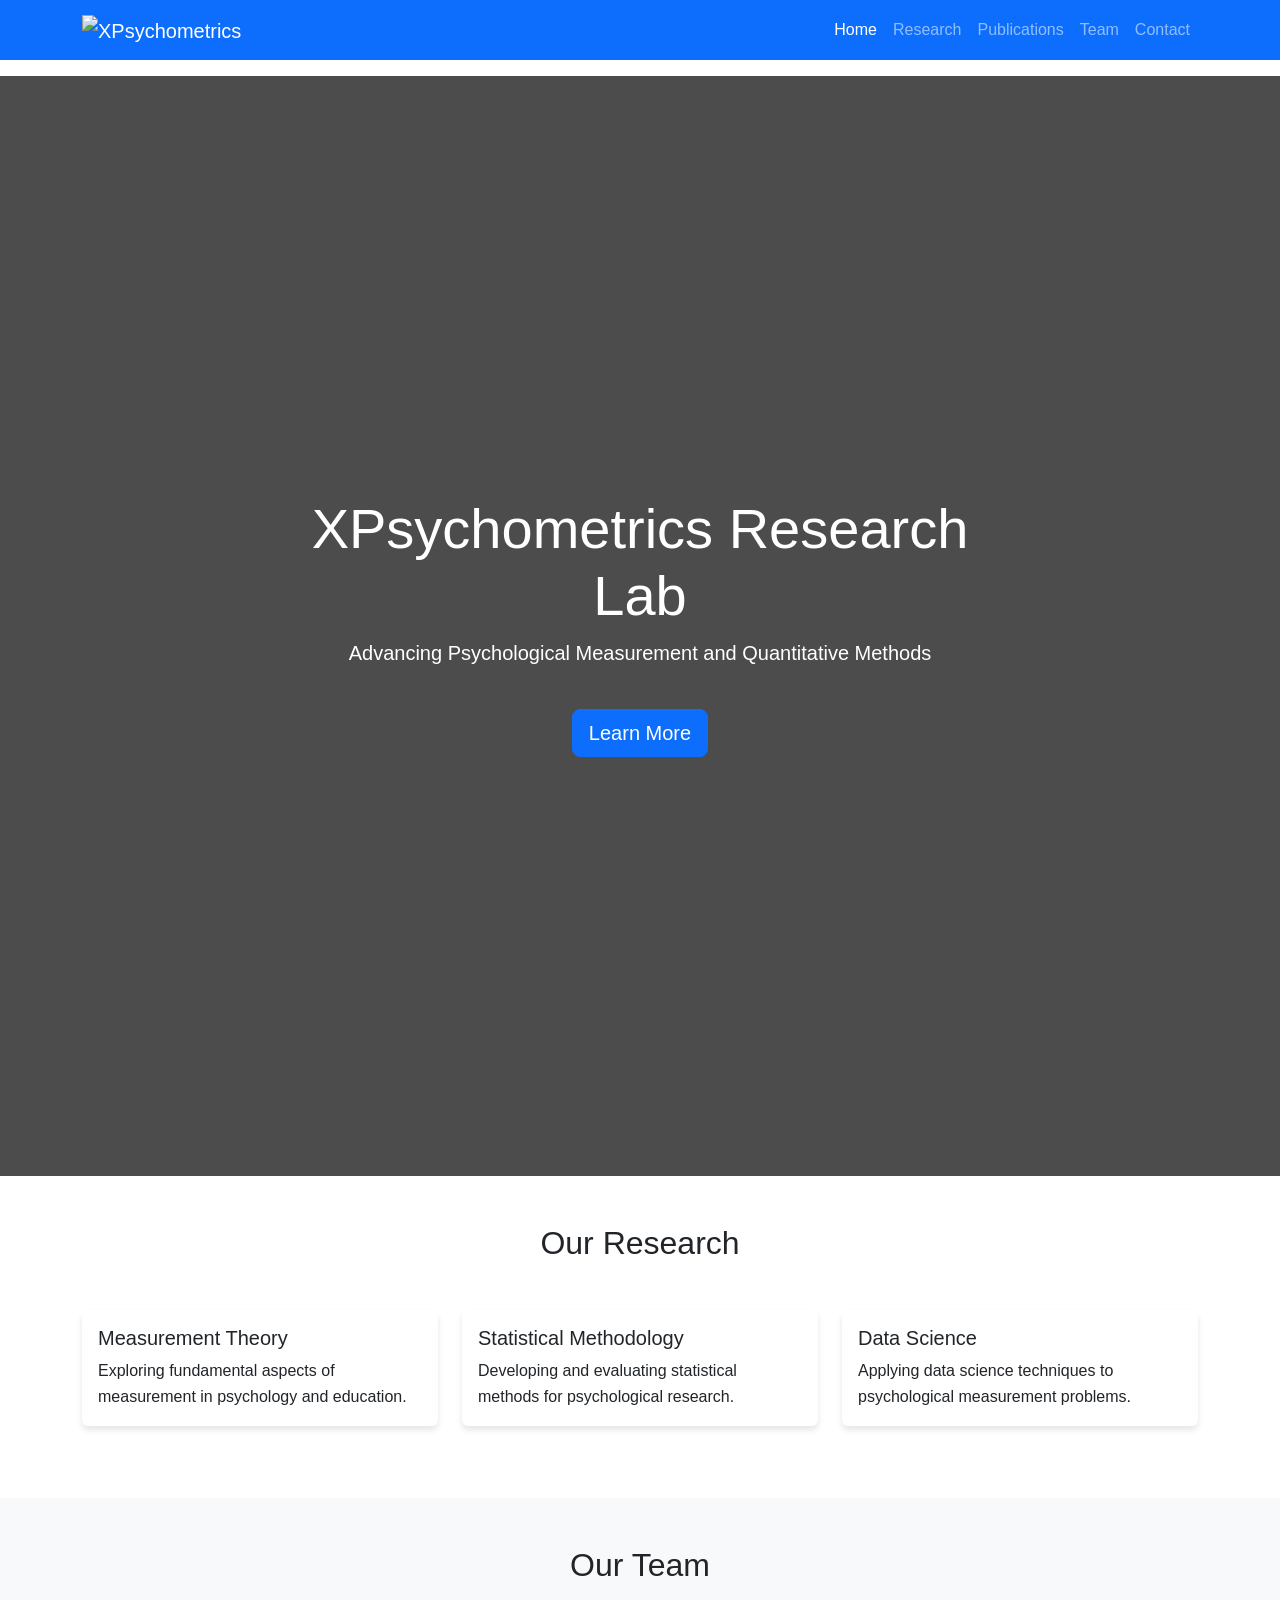
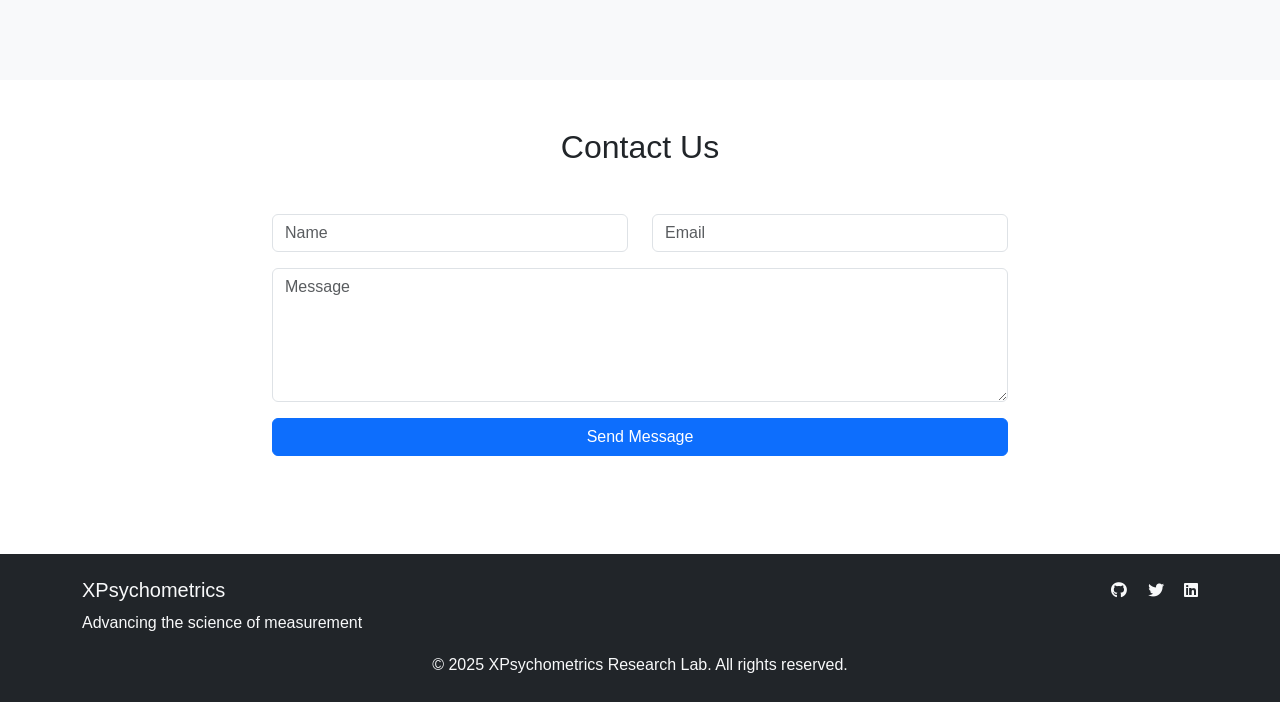
==== index.html @ 1f4742c9 "Switch to HTML/CSS/JS solution" ====
<!DOCTYPE html>
<html lang="en">
<head>
    <meta charset="UTF-8">
    <meta name="viewport" content="width=device-width, initial-scale=1.0">
    <title>XPsychometrics Research Lab</title>
    <link href="https://cdn.jsdelivr.net/npm/bootstrap@5.3.0/dist/css/bootstrap.min.css" rel="stylesheet">
    <link rel="stylesheet" href="assets/css/style.css">
    <link rel="stylesheet" href="https://cdnjs.cloudflare.com/ajax/libs/font-awesome/6.0.0/css/all.min.css">
</head>
<body>
    <!-- Navigation -->
    <nav class="navbar navbar-expand-lg navbar-dark bg-primary fixed-top">
        <div class="container">
            <a class="navbar-brand" href="#">
                <img src="assets/images/logo.png" alt="XPsychometrics" height="40">
            </a>
            <button class="navbar-toggler" type="button" data-bs-toggle="collapse" data-bs-target="#navbarNav">
                <span class="navbar-toggler-icon"></span>
            </button>
            <div class="collapse navbar-collapse" id="navbarNav">
                <ul class="navbar-nav ms-auto">
                    <li class="nav-item">
                        <a class="nav-link active" href="#home">Home</a>
                    </li>
                    <li class="nav-item">
                        <a class="nav-link" href="#research">Research</a>
                    </li>
                    <li class="nav-item">
                        <a class="nav-link" href="#publications">Publications</a>
                    </li>
                    <li class="nav-item">
                        <a class="nav-link" href="#team">Team</a>
                    </li>
                    <li class="nav-item">
                        <a class="nav-link" href="#contact">Contact</a>
                    </li>
                </ul>
            </div>
        </div>
    </nav>

    <!-- Hero Section -->
    <section id="home" class="hero-section">
        <div class="container">
            <div class="row align-items-center min-vh-100">
                <div class="col-md-8 mx-auto text-center">
                    <h1 class="display-4">XPsychometrics Research Lab</h1>
                    <p class="lead">Advancing Psychological Measurement and Quantitative Methods</p>
                    <a href="#research" class="btn btn-primary btn-lg mt-4">Learn More</a>
                </div>
            </div>
        </div>
    </section>

    <!-- Research Section -->
    <section id="research" class="py-5">
        <div class="container">
            <h2 class="text-center mb-5">Our Research</h2>
            <div class="row">
                <div class="col-md-4 mb-4">
                    <div class="card h-100">
                        <div class="card-body">
                            <h5 class="card-title">Measurement Theory</h5>
                            <p class="card-text">Exploring fundamental aspects of measurement in psychology and education.</p>
                        </div>
                    </div>
                </div>
                <div class="col-md-4 mb-4">
                    <div class="card h-100">
                        <div class="card-body">
                            <h5 class="card-title">Statistical Methodology</h5>
                            <p class="card-text">Developing and evaluating statistical methods for psychological research.</p>
                        </div>
                    </div>
                </div>
                <div class="col-md-4 mb-4">
                    <div class="card h-100">
                        <div class="card-body">
                            <h5 class="card-title">Data Science</h5>
                            <p class="card-text">Applying data science techniques to psychological measurement problems.</p>
                        </div>
                    </div>
                </div>
            </div>
        </div>
    </section>

    <!-- Team Section -->
    <section id="team" class="py-5 bg-light">
        <div class="container">
            <h2 class="text-center mb-5">Our Team</h2>
            <div class="row">
                <!-- Team members will be added here -->
            </div>
        </div>
    </section>

    <!-- Contact Section -->
    <section id="contact" class="py-5">
        <div class="container">
            <h2 class="text-center mb-5">Contact Us</h2>
            <div class="row justify-content-center">
                <div class="col-md-8">
                    <form id="contactForm">
                        <div class="row">
                            <div class="col-md-6 mb-3">
                                <input type="text" class="form-control" placeholder="Name" required>
                            </div>
                            <div class="col-md-6 mb-3">
                                <input type="email" class="form-control" placeholder="Email" required>
                            </div>
                        </div>
                        <div class="mb-3">
                            <textarea class="form-control" rows="5" placeholder="Message" required></textarea>
                        </div>
                        <div class="d-grid">
                            <button type="submit" class="btn btn-primary">Send Message</button>
                        </div>
                    </form>
                </div>
            </div>
        </div>
    </section>

    <!-- Footer -->
    <footer class="bg-dark text-light py-4">
        <div class="container">
            <div class="row">
                <div class="col-md-6">
                    <h5>XPsychometrics</h5>
                    <p class="mb-0">Advancing the science of measurement</p>
                </div>
                <div class="col-md-6 text-md-end">
                    <a href="#" class="text-light me-3"><i class="fab fa-github"></i></a>
                    <a href="#" class="text-light me-3"><i class="fab fa-twitter"></i></a>
                    <a href="#" class="text-light"><i class="fab fa-linkedin"></i></a>
                </div>
            </div>
            <div class="text-center mt-3">
                <p class="mb-0">&copy; 2025 XPsychometrics Research Lab. All rights reserved.</p>
            </div>
        </div>
    </footer>

    <script src="https://cdn.jsdelivr.net/npm/bootstrap@5.3.0/dist/js/bootstrap.bundle.min.js"></script>
    <script src="assets/js/main.js"></script>
</body>
</html>
---- assets/css/style.css ----
/* Global Styles */
body {
    font-family: 'Segoe UI', Tahoma, Geneva, Verdana, sans-serif;
    line-height: 1.6;
    padding-top: 76px;
}

/* Hero Section */
.hero-section {
    background: linear-gradient(rgba(0, 0, 0, 0.7), rgba(0, 0, 0, 0.7)), url('https://source.unsplash.com/1600x900/?psychometrics');
    background-size: cover;
    background-position: center;
    color: white;
    padding: 100px 0;
}

/* Cards */
.card {
    transition: transform 0.3s ease;
    border: none;
    box-shadow: 0 4px 6px rgba(0, 0, 0, 0.1);
}

.card:hover {
    transform: translateY(-5px);
}

/* Team Section */
.team-member {
    text-align: center;
    margin-bottom: 30px;
}

.team-member img {
    border-radius: 50%;
    margin-bottom: 15px;
}

/* Contact Form */
.contact-form {
    background: white;
    padding: 30px;
    border-radius: 10px;
    box-shadow: 0 4px 6px rgba(0, 0, 0, 0.1);
}

/* Footer */
footer {
    margin-top: 50px;
}

footer a {
    text-decoration: none;
    transition: color 0.3s ease;
}

footer a:hover {
    color: #0d6efd !important;
}

/* Responsive Design */
@media (max-width: 768px) {
    .hero-section {
        padding: 50px 0;
    }
    
    .card {
        margin-bottom: 20px;
    }
}

/* Animations */
.fade-in {
    animation: fadeIn 1s ease-in;
}

@keyframes fadeIn {
    from {
        opacity: 0;
        transform: translateY(20px);
    }
    to {
        opacity: 1;
        transform: translateY(0);
    }
}
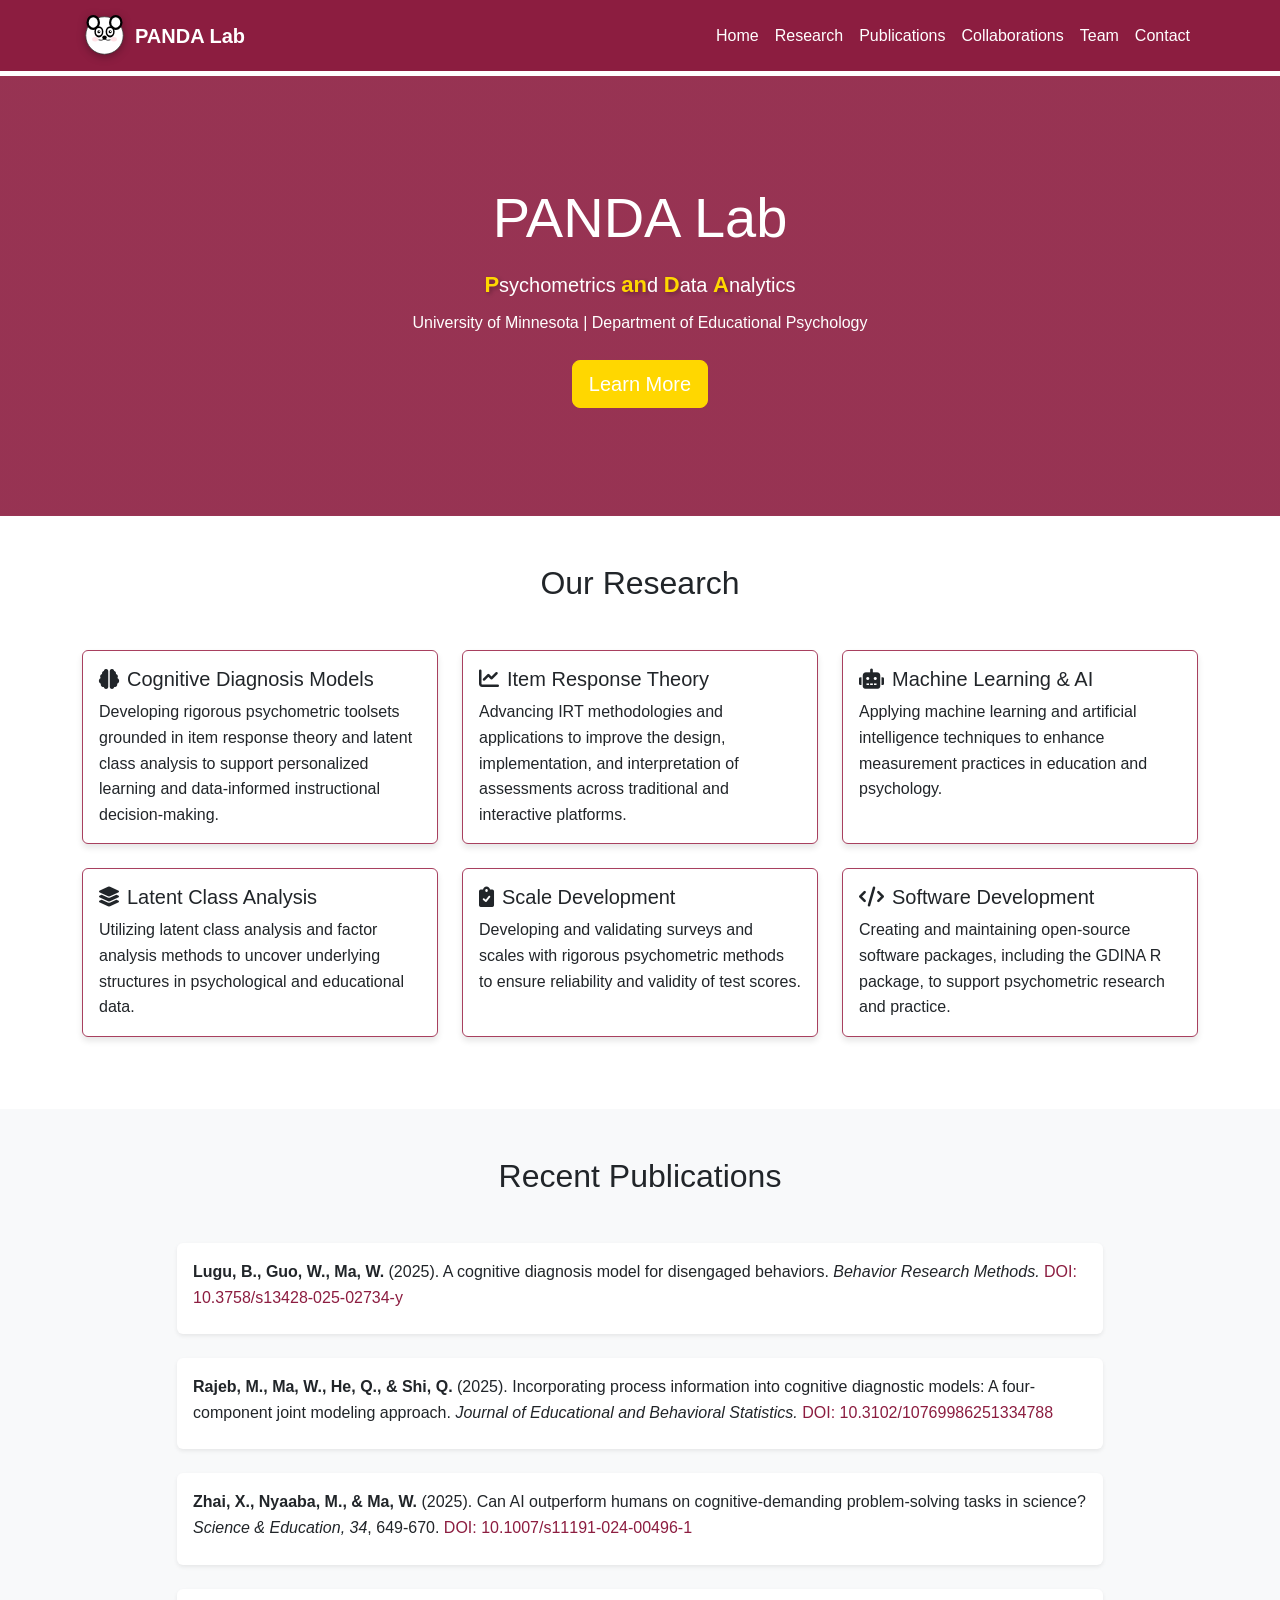
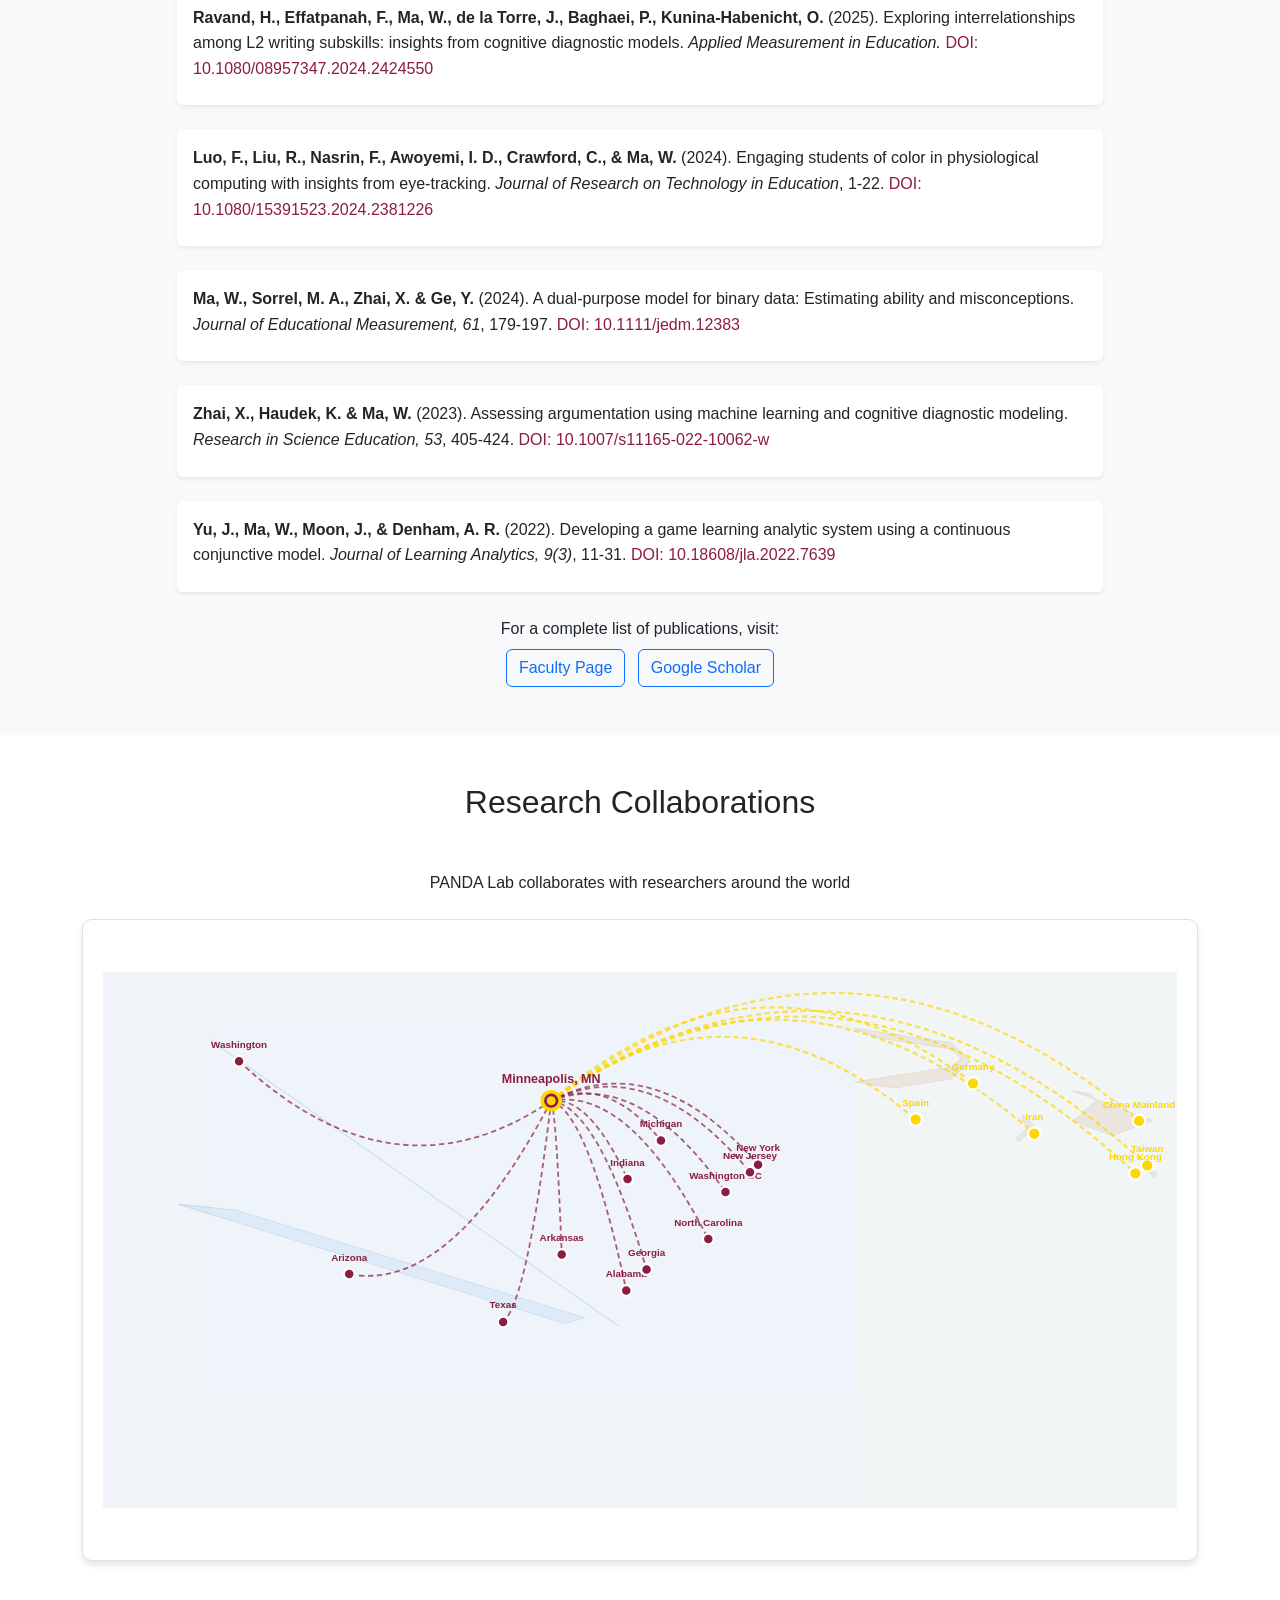
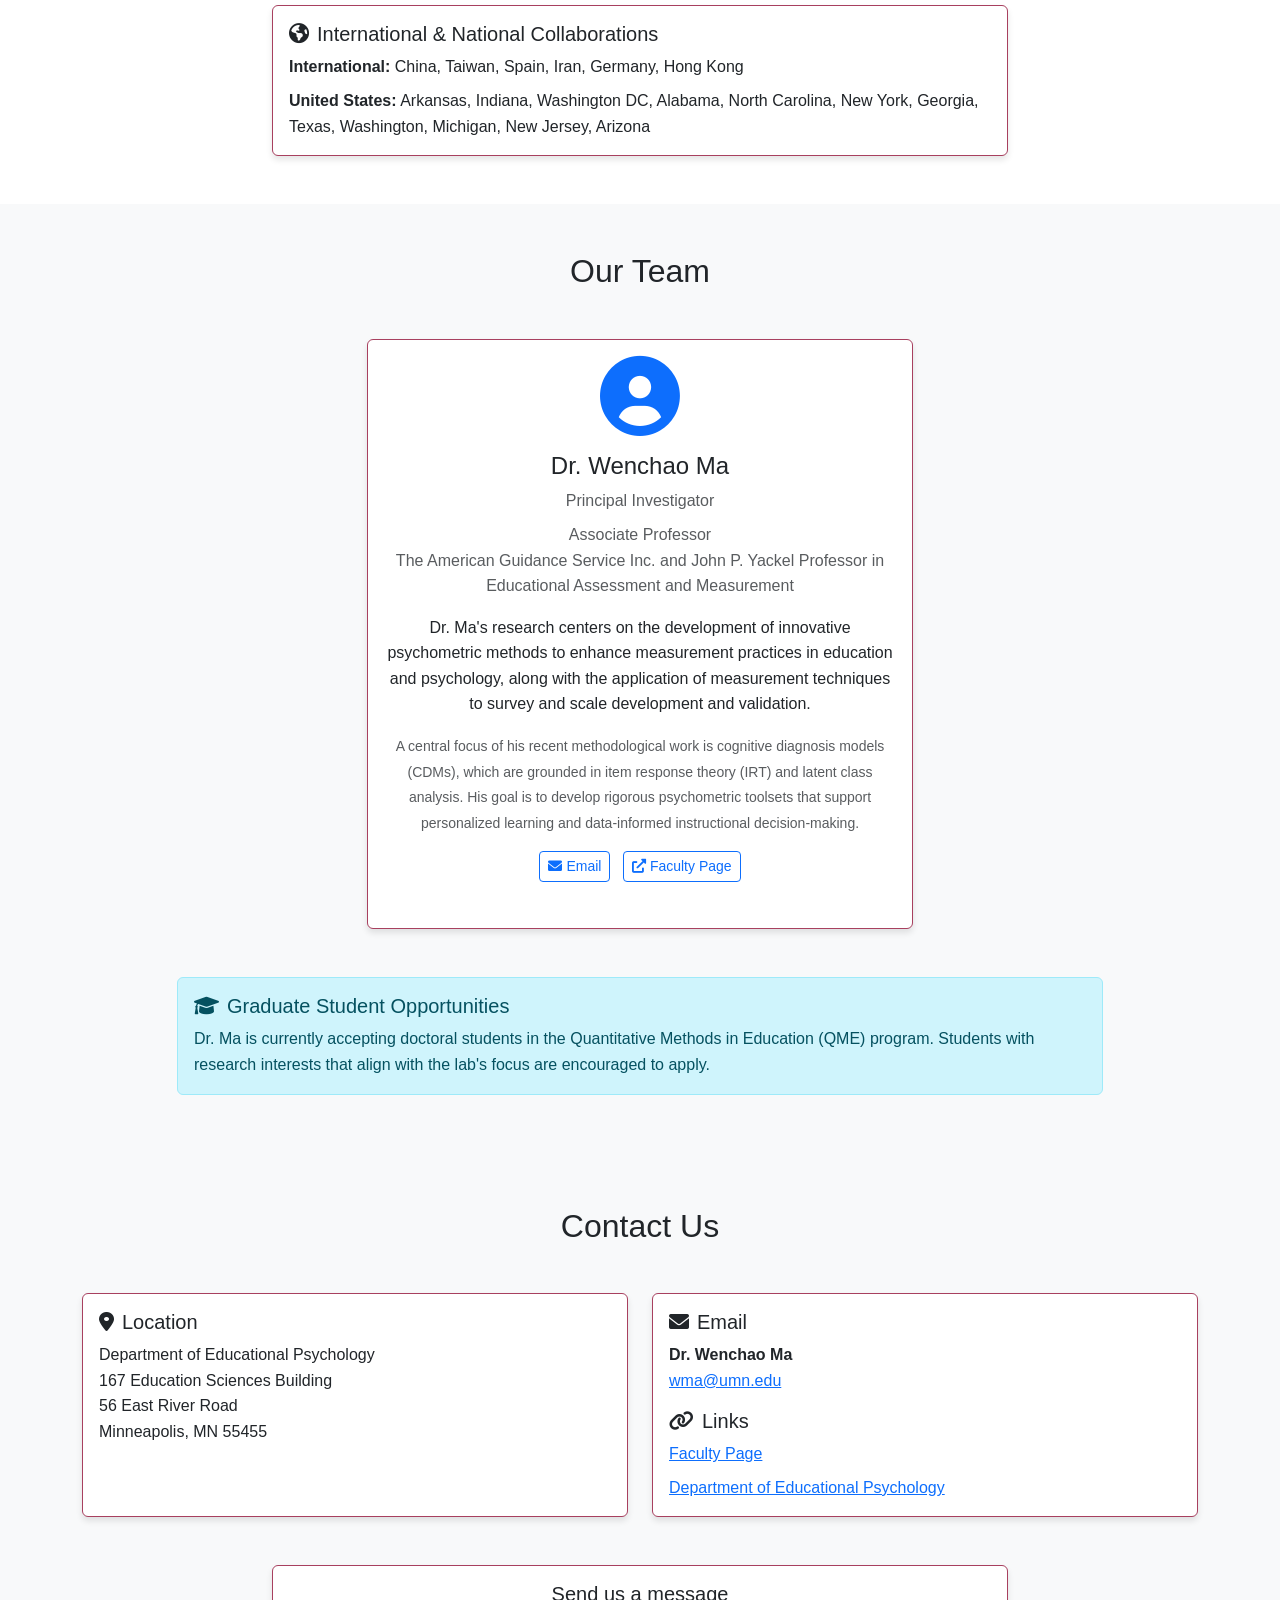
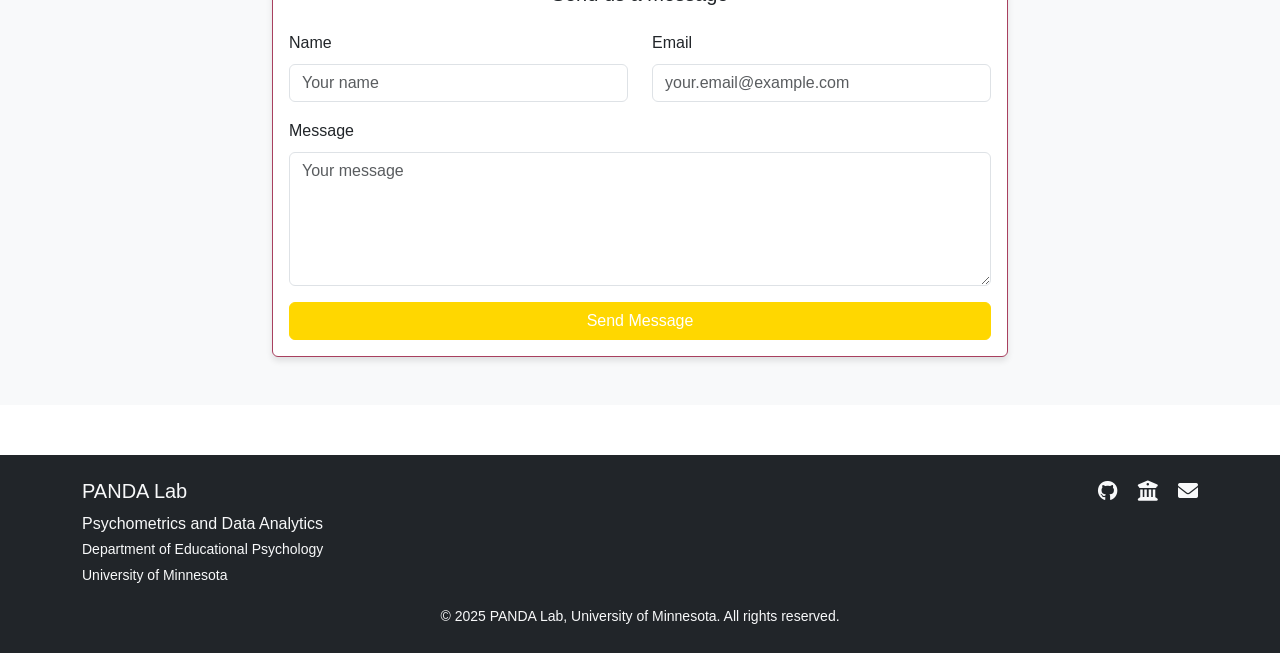
==== commit 6cf6f4ae: "updates info" ====
--- a/index.html
+++ b/index.html
@@ -3,7 +3,8 @@
 <head>
     <meta charset="UTF-8">
     <meta name="viewport" content="width=device-width, initial-scale=1.0">
-    <title>XPsychometrics Research Lab</title>
+    <meta name="description" content="PANDA Lab - Psychometrics and Data Analytics Research Lab at the University of Minnesota">
+    <title>PANDA Lab - Psychometrics and Data Analytics | University of Minnesota</title>
     <link href="https://cdn.jsdelivr.net/npm/bootstrap@5.3.0/dist/css/bootstrap.min.css" rel="stylesheet">
     <link rel="stylesheet" href="assets/css/style.css">
     <link rel="stylesheet" href="https://cdnjs.cloudflare.com/ajax/libs/font-awesome/6.0.0/css/all.min.css">
@@ -12,8 +13,9 @@
     <!-- Navigation -->
     <nav class="navbar navbar-expand-lg navbar-dark bg-primary fixed-top">
         <div class="container">
-            <a class="navbar-brand" href="#">
-                <img src="assets/images/logo.png" alt="XPsychometrics" height="40">
+            <a class="navbar-brand d-flex align-items-center" href="#">
+                <img src="assets/images/panda-logo.svg" alt="PANDA Lab Logo" height="45" class="me-2">
+                <strong>PANDA Lab</strong>
             </a>
             <button class="navbar-toggler" type="button" data-bs-toggle="collapse" data-bs-target="#navbarNav">
                 <span class="navbar-toggler-icon"></span>
@@ -30,6 +32,9 @@
                         <a class="nav-link" href="#publications">Publications</a>
                     </li>
                     <li class="nav-item">
+                        <a class="nav-link" href="#collaborations">Collaborations</a>
+                    </li>
+                    <li class="nav-item">
                         <a class="nav-link" href="#team">Team</a>
                     </li>
                     <li class="nav-item">
@@ -43,11 +48,12 @@
     <!-- Hero Section -->
     <section id="home" class="hero-section">
         <div class="container">
-            <div class="row align-items-center min-vh-100">
-                <div class="col-md-8 mx-auto text-center">
-                    <h1 class="display-4">XPsychometrics Research Lab</h1>
-                    <p class="lead">Advancing Psychological Measurement and Quantitative Methods</p>
-                    <a href="#research" class="btn btn-primary btn-lg mt-4">Learn More</a>
+            <div class="row align-items-center">
+                <div class="col-md-8 mx-auto text-center py-5">
+                    <h1 class="display-4 mb-3">PANDA Lab</h1>
+                    <p class="lead mb-2"><span class="panda-highlight">P</span>sychometrics <span class="panda-highlight">an</span>d <span class="panda-highlight">D</span>ata <span class="panda-highlight">A</span>nalytics</p>
+                    <p class="mb-4">University of Minnesota | Department of Educational Psychology</p>
+                    <a href="#research" class="btn btn-primary btn-lg">Learn More</a>
                 </div>
             </div>
         </div>
@@ -61,24 +67,134 @@
                 <div class="col-md-4 mb-4">
                     <div class="card h-100">
                         <div class="card-body">
-                            <h5 class="card-title">Measurement Theory</h5>
-                            <p class="card-text">Exploring fundamental aspects of measurement in psychology and education.</p>
-                        </div>
-                    </div>
-                </div>
-                <div class="col-md-4 mb-4">
-                    <div class="card h-100">
-                        <div class="card-body">
-                            <h5 class="card-title">Statistical Methodology</h5>
-                            <p class="card-text">Developing and evaluating statistical methods for psychological research.</p>
-                        </div>
-                    </div>
-                </div>
-                <div class="col-md-4 mb-4">
-                    <div class="card h-100">
-                        <div class="card-body">
-                            <h5 class="card-title">Data Science</h5>
-                            <p class="card-text">Applying data science techniques to psychological measurement problems.</p>
+                            <h5 class="card-title"><i class="fas fa-brain me-2"></i>Cognitive Diagnosis Models</h5>
+                            <p class="card-text">Developing rigorous psychometric toolsets grounded in item response theory and latent class analysis to support personalized learning and data-informed instructional decision-making.</p>
+                        </div>
+                    </div>
+                </div>
+                <div class="col-md-4 mb-4">
+                    <div class="card h-100">
+                        <div class="card-body">
+                            <h5 class="card-title"><i class="fas fa-chart-line me-2"></i>Item Response Theory</h5>
+                            <p class="card-text">Advancing IRT methodologies and applications to improve the design, implementation, and interpretation of assessments across traditional and interactive platforms.</p>
+                        </div>
+                    </div>
+                </div>
+                <div class="col-md-4 mb-4">
+                    <div class="card h-100">
+                        <div class="card-body">
+                            <h5 class="card-title"><i class="fas fa-robot me-2"></i>Machine Learning & AI</h5>
+                            <p class="card-text">Applying machine learning and artificial intelligence techniques to enhance measurement practices in education and psychology.</p>
+                        </div>
+                    </div>
+                </div>
+                <div class="col-md-4 mb-4">
+                    <div class="card h-100">
+                        <div class="card-body">
+                            <h5 class="card-title"><i class="fas fa-layer-group me-2"></i>Latent Class Analysis</h5>
+                            <p class="card-text">Utilizing latent class analysis and factor analysis methods to uncover underlying structures in psychological and educational data.</p>
+                        </div>
+                    </div>
+                </div>
+                <div class="col-md-4 mb-4">
+                    <div class="card h-100">
+                        <div class="card-body">
+                            <h5 class="card-title"><i class="fas fa-clipboard-check me-2"></i>Scale Development</h5>
+                            <p class="card-text">Developing and validating surveys and scales with rigorous psychometric methods to ensure reliability and validity of test scores.</p>
+                        </div>
+                    </div>
+                </div>
+                <div class="col-md-4 mb-4">
+                    <div class="card h-100">
+                        <div class="card-body">
+                            <h5 class="card-title"><i class="fas fa-code me-2"></i>Software Development</h5>
+                            <p class="card-text">Creating and maintaining open-source software packages, including the GDINA R package, to support psychometric research and practice.</p>
+                        </div>
+                    </div>
+                </div>
+            </div>
+        </div>
+    </section>
+
+    <!-- Publications Section -->
+    <section id="publications" class="py-5 bg-light">
+        <div class="container">
+            <h2 class="text-center mb-5">Recent Publications</h2>
+            <div class="row">
+                <div class="col-lg-10 mx-auto">
+                    <div class="publication-list">
+                        <div class="publication-item mb-4 p-3 bg-white rounded shadow-sm">
+                            <p class="mb-2"><strong>Lugu, B., Guo, W., Ma, W.</strong> (2025). A cognitive diagnosis model for disengaged behaviors. <em>Behavior Research Methods.</em> <a href="https://doi.org/10.3758/s13428-025-02734-y" target="_blank" rel="noopener">DOI: 10.3758/s13428-025-02734-y</a></p>
+                        </div>
+                        <div class="publication-item mb-4 p-3 bg-white rounded shadow-sm">
+                            <p class="mb-2"><strong>Rajeb, M., Ma, W., He, Q., & Shi, Q.</strong> (2025). Incorporating process information into cognitive diagnostic models: A four-component joint modeling approach. <em>Journal of Educational and Behavioral Statistics.</em> <a href="https://doi.org/10.3102/10769986251334788" target="_blank" rel="noopener">DOI: 10.3102/10769986251334788</a></p>
+                        </div>
+                        <div class="publication-item mb-4 p-3 bg-white rounded shadow-sm">
+                            <p class="mb-2"><strong>Zhai, X., Nyaaba, M., & Ma, W.</strong> (2025). Can AI outperform humans on cognitive-demanding problem-solving tasks in science? <em>Science & Education, 34</em>, 649-670. <a href="https://doi.org/10.1007/s11191-024-00496-1" target="_blank" rel="noopener">DOI: 10.1007/s11191-024-00496-1</a></p>
+                        </div>
+                        <div class="publication-item mb-4 p-3 bg-white rounded shadow-sm">
+                            <p class="mb-2"><strong>Ravand, H., Effatpanah, F., Ma, W., de la Torre, J., Baghaei, P., Kunina-Habenicht, O.</strong> (2025). Exploring interrelationships among L2 writing subskills: insights from cognitive diagnostic models. <em>Applied Measurement in Education.</em> <a href="https://doi.org/10.1080/08957347.2024.2424550" target="_blank" rel="noopener">DOI: 10.1080/08957347.2024.2424550</a></p>
+                        </div>
+                        <div class="publication-item mb-4 p-3 bg-white rounded shadow-sm">
+                            <p class="mb-2"><strong>Luo, F., Liu, R., Nasrin, F., Awoyemi, I. D., Crawford, C., & Ma, W.</strong> (2024). Engaging students of color in physiological computing with insights from eye-tracking. <em>Journal of Research on Technology in Education</em>, 1-22. <a href="https://doi.org/10.1080/15391523.2024.2381226" target="_blank" rel="noopener">DOI: 10.1080/15391523.2024.2381226</a></p>
+                        </div>
+                        <div class="publication-item mb-4 p-3 bg-white rounded shadow-sm">
+                            <p class="mb-2"><strong>Ma, W., Sorrel, M. A., Zhai, X. & Ge, Y.</strong> (2024). A dual-purpose model for binary data: Estimating ability and misconceptions. <em>Journal of Educational Measurement, 61</em>, 179-197. <a href="https://doi.org/10.1111/jedm.12383" target="_blank" rel="noopener">DOI: 10.1111/jedm.12383</a></p>
+                        </div>
+                        <div class="publication-item mb-4 p-3 bg-white rounded shadow-sm">
+                            <p class="mb-2"><strong>Zhai, X., Haudek, K. & Ma, W.</strong> (2023). Assessing argumentation using machine learning and cognitive diagnostic modeling. <em>Research in Science Education, 53</em>, 405-424. <a href="https://doi.org/10.1007/s11165-022-10062-w" target="_blank" rel="noopener">DOI: 10.1007/s11165-022-10062-w</a></p>
+                        </div>
+                        <div class="publication-item mb-4 p-3 bg-white rounded shadow-sm">
+                            <p class="mb-2"><strong>Yu, J., Ma, W., Moon, J., & Denham, A. R.</strong> (2022). Developing a game learning analytic system using a continuous conjunctive model. <em>Journal of Learning Analytics, 9(3)</em>, 11-31. <a href="https://doi.org/10.18608/jla.2022.7639" target="_blank" rel="noopener">DOI: 10.18608/jla.2022.7639</a></p>
+                        </div>
+                    </div>
+                    <div class="text-center mt-4">
+                        <p class="mb-2">For a complete list of publications, visit:</p>
+                        <a href="https://edpsych.umn.edu/wenchao-ma" target="_blank" rel="noopener" class="btn btn-outline-primary me-2">Faculty Page</a>
+                        <a href="https://scholar.google.com/citations?user=YOUR_SCHOLAR_ID" target="_blank" rel="noopener" class="btn btn-outline-primary">Google Scholar</a>
+                    </div>
+                </div>
+            </div>
+        </div>
+    </section>
+
+    <!-- Collaborations Section -->
+    <section id="collaborations" class="py-5">
+        <div class="container">
+            <h2 class="text-center mb-5">Research Collaborations</h2>
+            <p class="text-center mb-4">PANDA Lab collaborates with researchers around the world</p>
+            <div class="row">
+                <div class="col-12">
+                    <div class="collaboration-map-container">
+                        <svg id="collaborationMap" class="collaboration-map" viewBox="0 0 1200 600" preserveAspectRatio="xMidYMid meet">
+                            <!-- Background -->
+                            <rect width="1200" height="600" fill="#f0f4f8"/>
+                            
+                            <!-- World map background will be added here by JavaScript -->
+                            <g id="world-map-background"></g>
+                            
+                            <!-- US region highlight -->
+                            <rect x="120" y="60" width="720" height="420" fill="#e3f2fd" opacity="0.2" rx="5"/>
+                            
+                            <!-- International region highlight -->
+                            <rect x="840" y="0" width="360" height="600" fill="#fff9e6" opacity="0.15" rx="5"/>
+                            
+                            <!-- Connection lines will be added here by JavaScript -->
+                            <g id="connections"></g>
+                            
+                            <!-- Location markers will be added here by JavaScript -->
+                            <g id="markers"></g>
+                        </svg>
+                    </div>
+                </div>
+            </div>
+            <div class="row mt-4">
+                <div class="col-md-8 mx-auto">
+                    <div class="card">
+                        <div class="card-body">
+                            <h5 class="card-title"><i class="fas fa-globe-americas me-2"></i>International & National Collaborations</h5>
+                            <p class="card-text mb-2"><strong>International:</strong> China, Taiwan, Spain, Iran, Germany, Hong Kong</p>
+                            <p class="card-text mb-0"><strong>United States:</strong> Arkansas, Indiana, Washington DC, Alabama, North Carolina, New York, Georgia, Texas, Washington, Michigan, New Jersey, Arizona</p>
                         </div>
                     </div>
                 </div>
@@ -90,34 +206,100 @@
     <section id="team" class="py-5 bg-light">
         <div class="container">
             <h2 class="text-center mb-5">Our Team</h2>
-            <div class="row">
-                <!-- Team members will be added here -->
+            <div class="row justify-content-center">
+                <div class="col-md-8 col-lg-6 mb-4">
+                    <div class="card h-100 text-center">
+                        <div class="card-body">
+                            <div class="team-member">
+                                <div class="mb-3">
+                                    <i class="fas fa-user-circle fa-5x text-primary"></i>
+                                </div>
+                                <h4 class="card-title">Dr. Wenchao Ma</h4>
+                                <p class="text-muted mb-2">Principal Investigator</p>
+                                <p class="text-muted mb-3">Associate Professor<br>The American Guidance Service Inc. and John P. Yackel Professor in Educational Assessment and Measurement</p>
+                                <p class="card-text">Dr. Ma's research centers on the development of innovative psychometric methods to enhance measurement practices in education and psychology, along with the application of measurement techniques to survey and scale development and validation.</p>
+                                <p class="card-text"><small class="text-muted">A central focus of his recent methodological work is cognitive diagnosis models (CDMs), which are grounded in item response theory (IRT) and latent class analysis. His goal is to develop rigorous psychometric toolsets that support personalized learning and data-informed instructional decision-making.</small></p>
+                                <div class="mt-3">
+                                    <a href="mailto:wma@umn.edu" class="btn btn-outline-primary btn-sm me-2"><i class="fas fa-envelope me-1"></i>Email</a>
+                                    <a href="https://edpsych.umn.edu/wenchao-ma" target="_blank" rel="noopener" class="btn btn-outline-primary btn-sm"><i class="fas fa-external-link-alt me-1"></i>Faculty Page</a>
+                                </div>
+                            </div>
+                        </div>
+                    </div>
+                </div>
+            </div>
+            <div class="row mt-4">
+                <div class="col-md-10 mx-auto">
+                    <div class="alert alert-info">
+                        <h5 class="alert-heading"><i class="fas fa-graduation-cap me-2"></i>Graduate Student Opportunities</h5>
+                        <p class="mb-0">Dr. Ma is currently accepting doctoral students in the Quantitative Methods in Education (QME) program. Students with research interests that align with the lab's focus are encouraged to apply.</p>
+                    </div>
+                </div>
             </div>
         </div>
     </section>
 
     <!-- Contact Section -->
-    <section id="contact" class="py-5">
+    <section id="contact" class="py-5 bg-light">
         <div class="container">
             <h2 class="text-center mb-5">Contact Us</h2>
-            <div class="row justify-content-center">
+            <div class="row">
+                <div class="col-md-6 mb-4">
+                    <div class="card h-100">
+                        <div class="card-body">
+                            <h5 class="card-title"><i class="fas fa-map-marker-alt me-2"></i>Location</h5>
+                            <p class="card-text">
+                                Department of Educational Psychology<br>
+                                167 Education Sciences Building<br>
+                                56 East River Road<br>
+                                Minneapolis, MN 55455
+                            </p>
+                        </div>
+                    </div>
+                </div>
+                <div class="col-md-6 mb-4">
+                    <div class="card h-100">
+                        <div class="card-body">
+                            <h5 class="card-title"><i class="fas fa-envelope me-2"></i>Email</h5>
+                            <p class="card-text">
+                                <strong>Dr. Wenchao Ma</strong><br>
+                                <a href="mailto:wma@umn.edu">wma@umn.edu</a>
+                            </p>
+                            <h5 class="card-title mt-3"><i class="fas fa-link me-2"></i>Links</h5>
+                            <p class="card-text">
+                                <a href="https://edpsych.umn.edu/wenchao-ma" target="_blank" rel="noopener" class="d-block mb-2">Faculty Page</a>
+                                <a href="https://edpsych.umn.edu" target="_blank" rel="noopener" class="d-block">Department of Educational Psychology</a>
+                            </p>
+                        </div>
+                    </div>
+                </div>
+            </div>
+            <div class="row justify-content-center mt-4">
                 <div class="col-md-8">
-                    <form id="contactForm">
-                        <div class="row">
-                            <div class="col-md-6 mb-3">
-                                <input type="text" class="form-control" placeholder="Name" required>
-                            </div>
-                            <div class="col-md-6 mb-3">
-                                <input type="email" class="form-control" placeholder="Email" required>
-                            </div>
-                        </div>
-                        <div class="mb-3">
-                            <textarea class="form-control" rows="5" placeholder="Message" required></textarea>
-                        </div>
-                        <div class="d-grid">
-                            <button type="submit" class="btn btn-primary">Send Message</button>
-                        </div>
-                    </form>
+                    <div class="card">
+                        <div class="card-body">
+                            <h5 class="card-title text-center mb-4">Send us a message</h5>
+                            <form id="contactForm">
+                                <div class="row">
+                                    <div class="col-md-6 mb-3">
+                                        <label for="name" class="form-label">Name</label>
+                                        <input type="text" class="form-control" id="name" placeholder="Your name" required>
+                                    </div>
+                                    <div class="col-md-6 mb-3">
+                                        <label for="email" class="form-label">Email</label>
+                                        <input type="email" class="form-control" id="email" placeholder="your.email@example.com" required>
+                                    </div>
+                                </div>
+                                <div class="mb-3">
+                                    <label for="message" class="form-label">Message</label>
+                                    <textarea class="form-control" id="message" rows="5" placeholder="Your message" required></textarea>
+                                </div>
+                                <div class="d-grid">
+                                    <button type="submit" class="btn btn-primary">Send Message</button>
+                                </div>
+                            </form>
+                        </div>
+                    </div>
                 </div>
             </div>
         </div>
@@ -128,22 +310,24 @@
         <div class="container">
             <div class="row">
                 <div class="col-md-6">
-                    <h5>XPsychometrics</h5>
-                    <p class="mb-0">Advancing the science of measurement</p>
+                    <h5>PANDA Lab</h5>
+                    <p class="mb-0">Psychometrics and Data Analytics</p>
+                    <p class="mb-0"><small>Department of Educational Psychology<br>University of Minnesota</small></p>
                 </div>
                 <div class="col-md-6 text-md-end">
-                    <a href="#" class="text-light me-3"><i class="fab fa-github"></i></a>
-                    <a href="#" class="text-light me-3"><i class="fab fa-twitter"></i></a>
-                    <a href="#" class="text-light"><i class="fab fa-linkedin"></i></a>
+                    <a href="https://github.com/wenchao-ma" target="_blank" rel="noopener" class="text-light me-3" title="GitHub"><i class="fab fa-github fa-lg"></i></a>
+                    <a href="https://edpsych.umn.edu/wenchao-ma" target="_blank" rel="noopener" class="text-light me-3" title="Faculty Page"><i class="fas fa-university fa-lg"></i></a>
+                    <a href="mailto:wma@umn.edu" class="text-light" title="Email"><i class="fas fa-envelope fa-lg"></i></a>
                 </div>
             </div>
             <div class="text-center mt-3">
-                <p class="mb-0">&copy; 2025 XPsychometrics Research Lab. All rights reserved.</p>
+                <p class="mb-0"><small>&copy; 2025 PANDA Lab, University of Minnesota. All rights reserved.</small></p>
             </div>
         </div>
     </footer>
 
     <script src="https://cdn.jsdelivr.net/npm/bootstrap@5.3.0/dist/js/bootstrap.bundle.min.js"></script>
     <script src="assets/js/main.js"></script>
+    <script src="assets/js/collaboration-map.js"></script>
 </body>
 </html>
--- a/assets/css/style.css
+++ b/assets/css/style.css
@@ -1,4 +1,12 @@
 /* Global Styles */
+:root {
+    --umn-maroon: #8C1D40;
+    --umn-gold: #FFD700;
+    --umn-dark-maroon: #5C1125;
+    --umn-light-maroon: #A8405F;
+    --umn-light-gold: #FFE673;
+}
+
 body {
     font-family: 'Segoe UI', Tahoma, Geneva, Verdana, sans-serif;
     line-height: 1.6;
@@ -7,11 +15,18 @@
 
 /* Hero Section */
 .hero-section {
-    background: linear-gradient(rgba(0, 0, 0, 0.7), rgba(0, 0, 0, 0.7)), url('https://source.unsplash.com/1600x900/?psychometrics');
+    background: linear-gradient(rgba(140, 29, 64, 0.9), rgba(140, 29, 64, 0.9)), url('https://source.unsplash.com/1600x900/?psychometrics');
     background-size: cover;
     background-position: center;
     color: white;
-    padding: 100px 0;
+    padding: 60px 0;
+}
+
+.panda-highlight {
+    color: var(--umn-gold);
+    font-weight: bold;
+    font-size: 1.1em;
+    text-shadow: 2px 2px 4px rgba(0, 0, 0, 0.3);
 }
 
 /* Cards */
@@ -23,6 +38,7 @@
 
 .card:hover {
     transform: translateY(-5px);
+    border: 2px solid var(--umn-gold);
 }
 
 /* Team Section */
@@ -34,6 +50,7 @@
 .team-member img {
     border-radius: 50%;
     margin-bottom: 15px;
+    border: 3px solid var(--umn-gold);
 }
 
 /* Contact Form */
@@ -46,16 +63,136 @@
 
 /* Footer */
 footer {
+    background-color: var(--umn-maroon);
+    color: white;
     margin-top: 50px;
 }
 
 footer a {
     text-decoration: none;
     transition: color 0.3s ease;
+    color: var(--umn-gold);
 }
 
 footer a:hover {
-    color: #0d6efd !important;
+    color: white !important;
+}
+
+/* Navigation */
+.navbar {
+    background-color: var(--umn-maroon) !important;
+}
+
+.navbar-brand {
+    transition: transform 0.2s ease;
+}
+
+.navbar-brand:hover {
+    transform: scale(1.05);
+}
+
+.navbar-brand img {
+    filter: drop-shadow(0 2px 4px rgba(0, 0, 0, 0.3));
+    transition: transform 0.2s ease;
+}
+
+.navbar-brand:hover img {
+    transform: rotate(-5deg) scale(1.1);
+}
+
+.nav-link {
+    color: white !important;
+}
+
+.nav-link:hover {
+    color: var(--umn-gold) !important;
+}
+
+/* Buttons */
+.btn-primary {
+    background-color: var(--umn-gold) !important;
+    border-color: var(--umn-gold) !important;
+}
+
+.btn-primary:hover {
+    background-color: var(--umn-dark-maroon) !important;
+    border-color: var(--umn-dark-maroon) !important;
+}
+
+/* Cards */
+.card {
+    border: 1px solid var(--umn-light-maroon);
+}
+
+.card:hover {
+    border-color: var(--umn-gold);
+}
+
+/* Publications */
+.publication-item {
+    transition: transform 0.2s ease, box-shadow 0.2s ease;
+}
+
+.publication-item:hover {
+    transform: translateY(-2px);
+    box-shadow: 0 6px 12px rgba(0, 0, 0, 0.15) !important;
+}
+
+.publication-item a {
+    color: var(--umn-maroon);
+    text-decoration: none;
+}
+
+.publication-item a:hover {
+    color: var(--umn-dark-maroon);
+    text-decoration: underline;
+}
+
+/* Collaboration Map */
+.collaboration-map-container {
+    background: white;
+    border-radius: 10px;
+    box-shadow: 0 4px 6px rgba(0, 0, 0, 0.1);
+    padding: 20px;
+    margin-bottom: 20px;
+    border: 1px solid #e0e0e0;
+}
+
+.collaboration-map {
+    width: 100%;
+    height: 600px;
+    background: transparent;
+    display: block;
+    min-height: 500px;
+}
+
+.collaboration-map path,
+.collaboration-map circle {
+    transition: opacity 0.3s ease;
+}
+
+.collaboration-map circle:hover {
+    opacity: 0.8;
+    cursor: pointer;
+}
+
+.collaboration-map text {
+    pointer-events: none;
+}
+
+@media (max-width: 768px) {
+    .collaboration-map {
+        height: 450px;
+        min-height: 400px;
+    }
+    
+    .collaboration-map text {
+        font-size: 9px !important;
+    }
+    
+    .collaboration-map circle {
+        r: 4 !important;
+    }
 }
 
 /* Responsive Design */
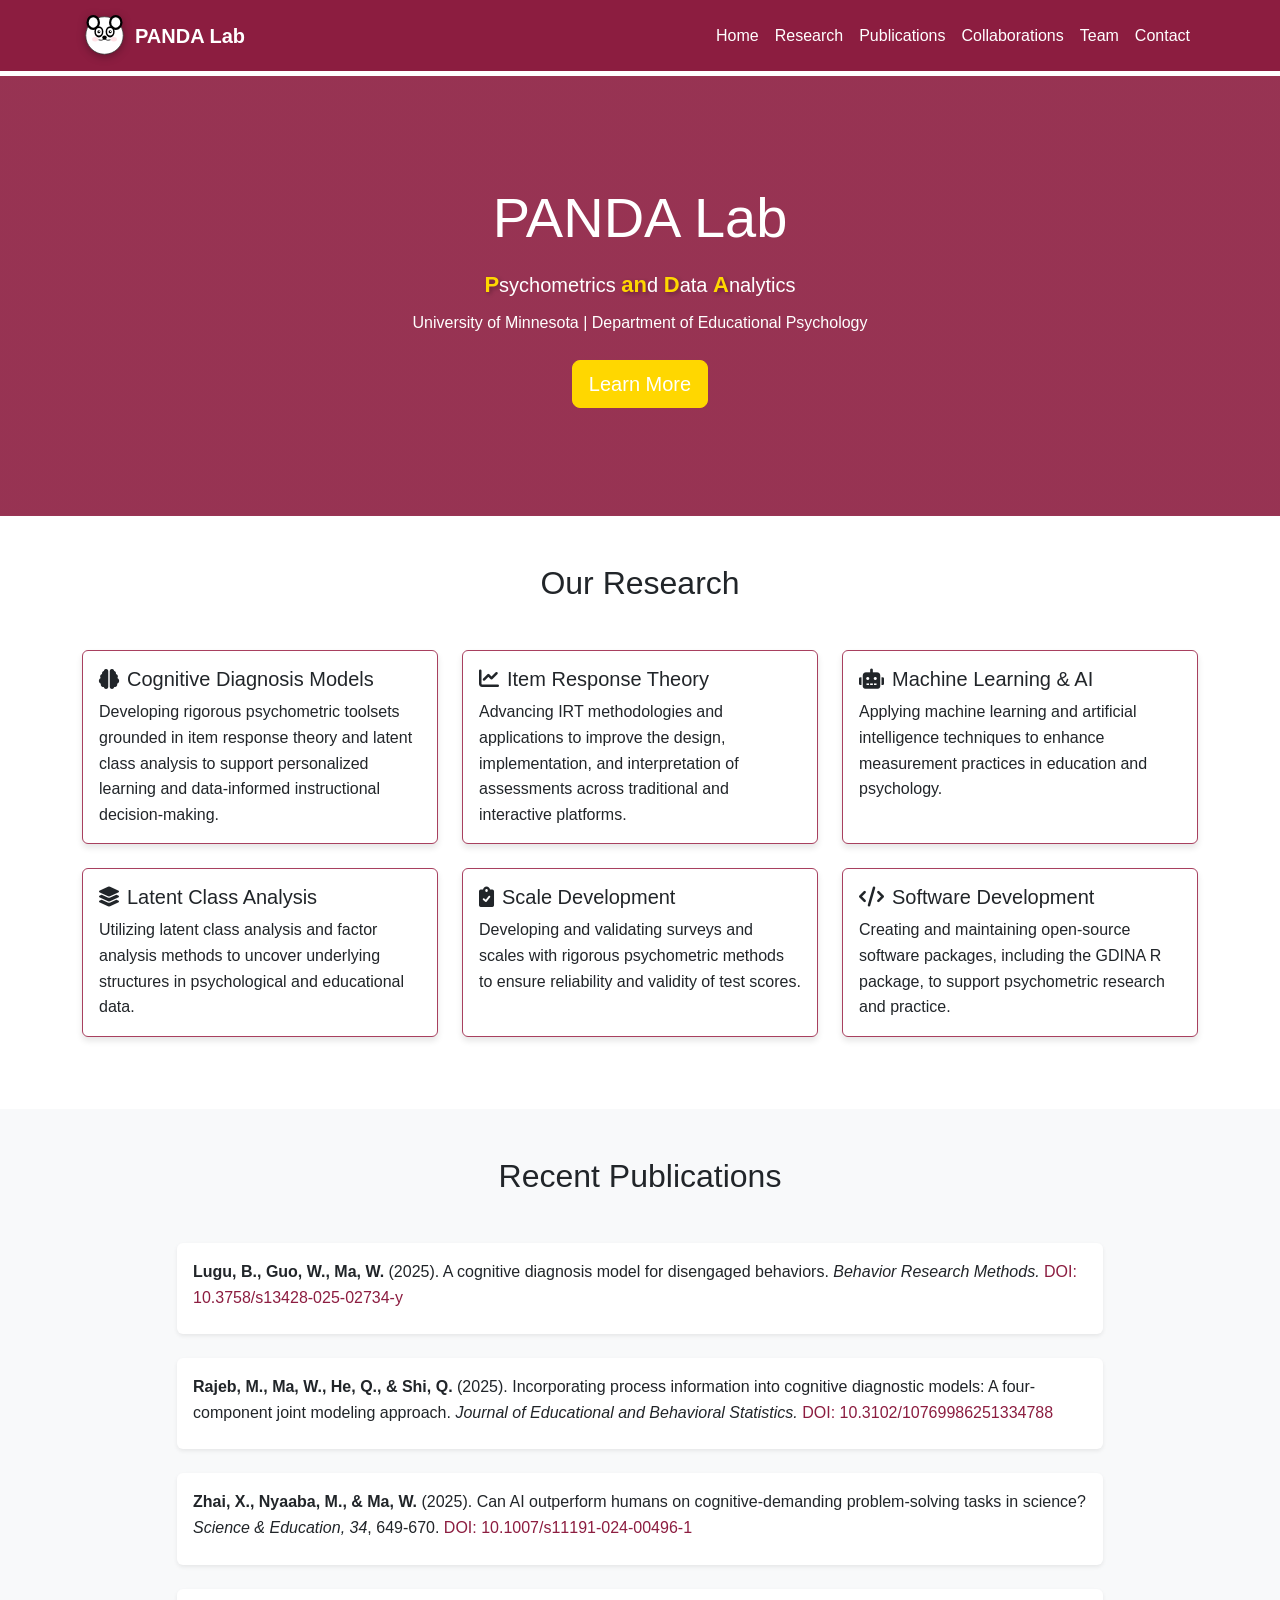
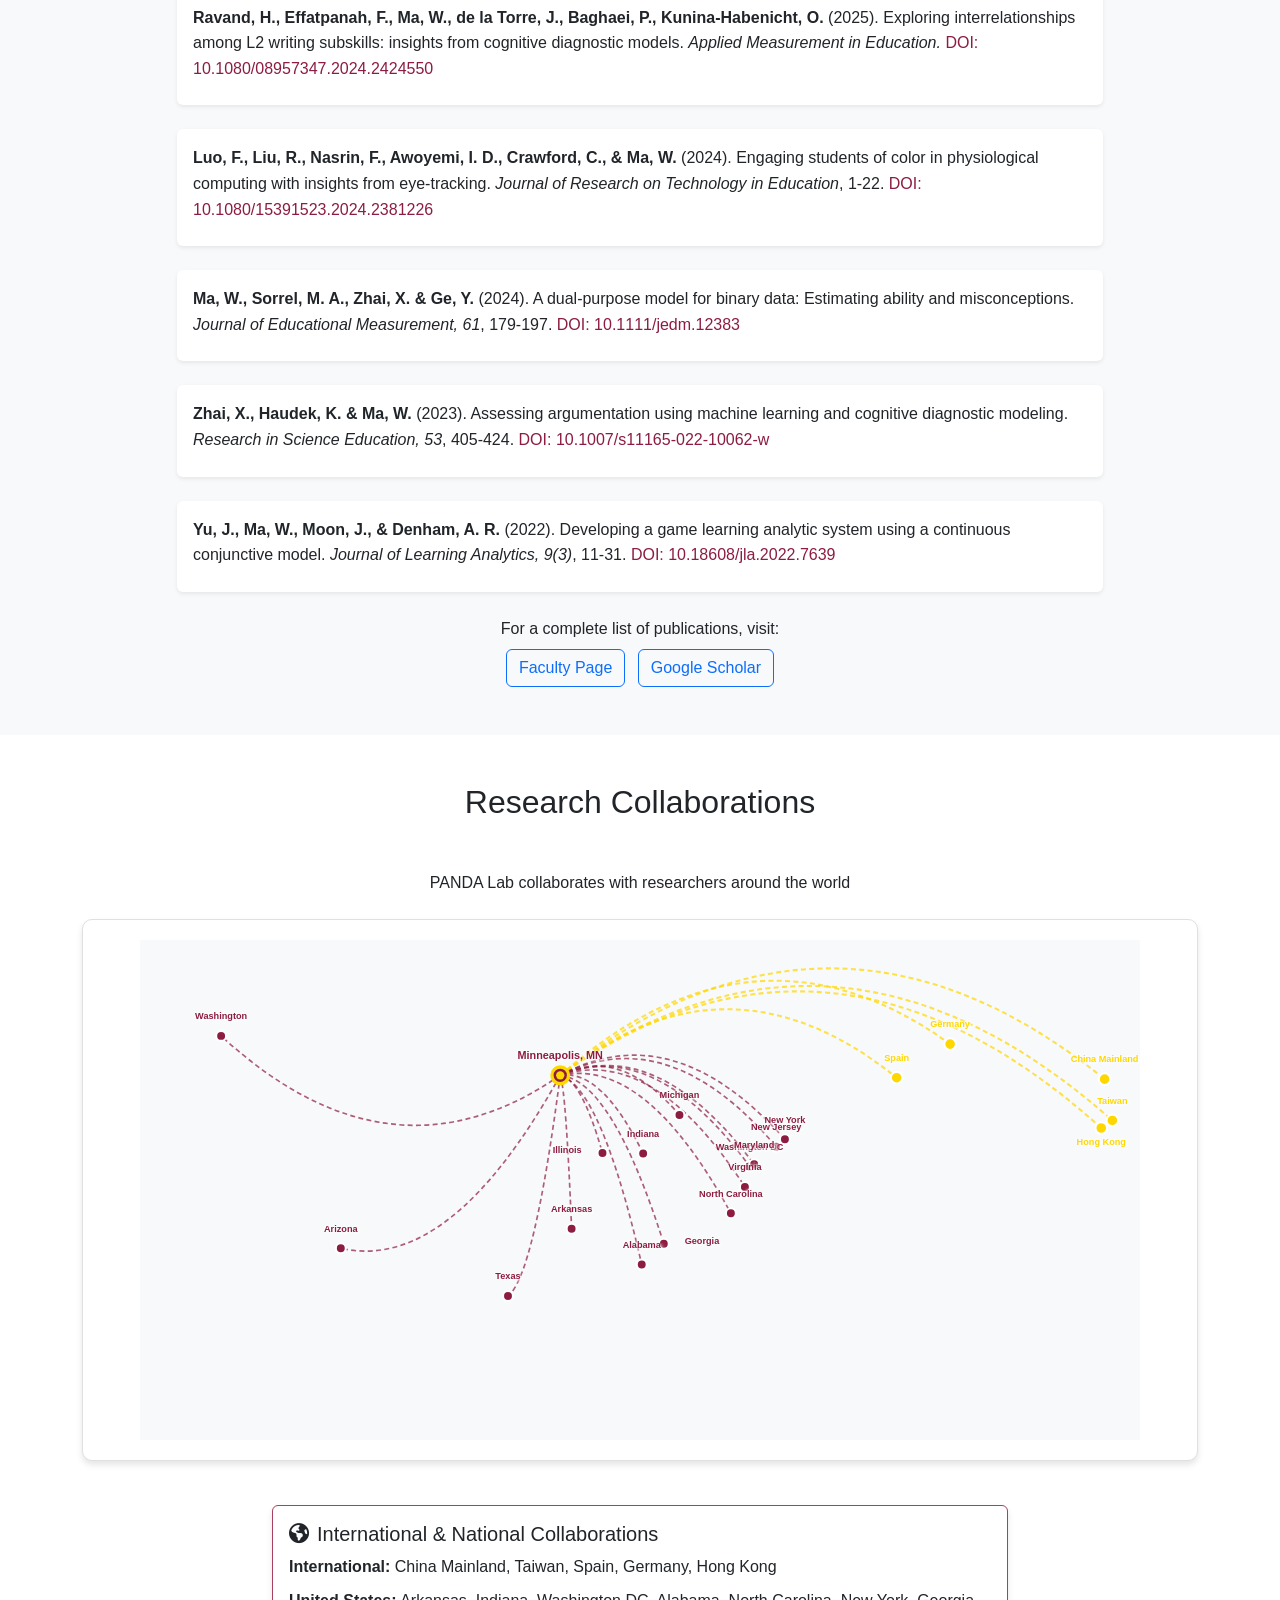
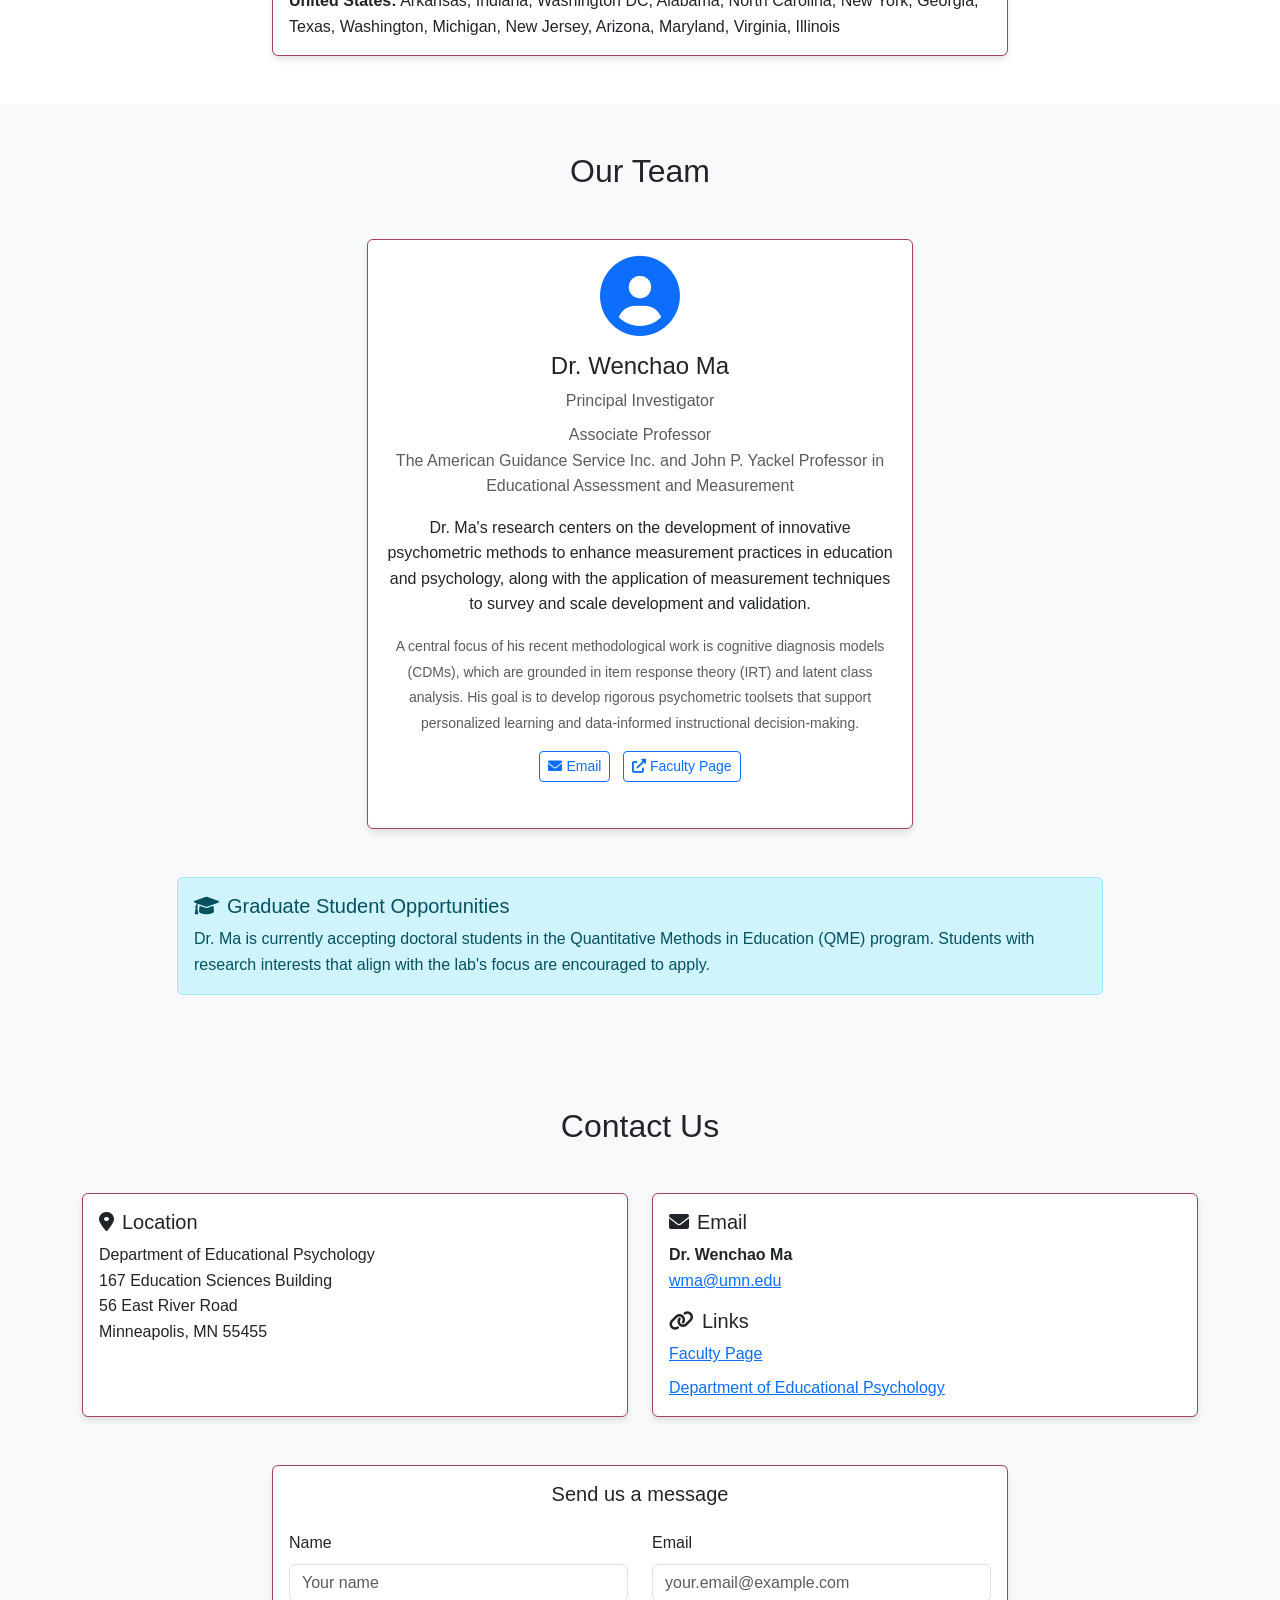
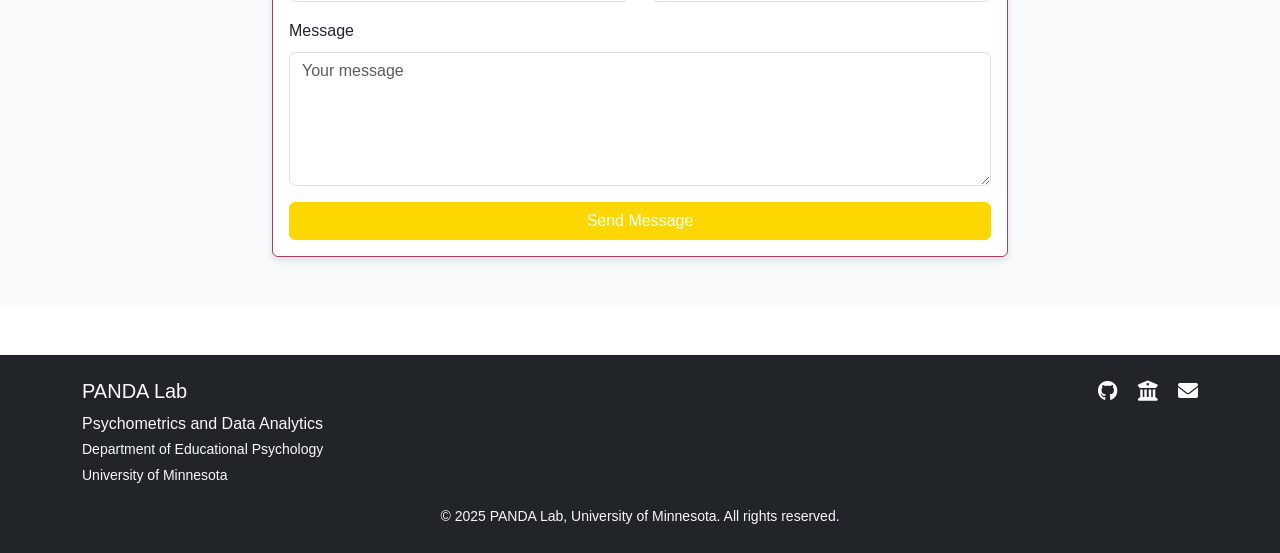
==== commit 96ebe3eb: "additional updates" ====
--- a/index.html
+++ b/index.html
@@ -168,16 +168,7 @@
                     <div class="collaboration-map-container">
                         <svg id="collaborationMap" class="collaboration-map" viewBox="0 0 1200 600" preserveAspectRatio="xMidYMid meet">
                             <!-- Background -->
-                            <rect width="1200" height="600" fill="#f0f4f8"/>
-                            
-                            <!-- World map background will be added here by JavaScript -->
-                            <g id="world-map-background"></g>
-                            
-                            <!-- US region highlight -->
-                            <rect x="120" y="60" width="720" height="420" fill="#e3f2fd" opacity="0.2" rx="5"/>
-                            
-                            <!-- International region highlight -->
-                            <rect x="840" y="0" width="360" height="600" fill="#fff9e6" opacity="0.15" rx="5"/>
+                            <rect width="1200" height="600" fill="#f8f9fa"/>
                             
                             <!-- Connection lines will be added here by JavaScript -->
                             <g id="connections"></g>
@@ -193,8 +184,8 @@
                     <div class="card">
                         <div class="card-body">
                             <h5 class="card-title"><i class="fas fa-globe-americas me-2"></i>International & National Collaborations</h5>
-                            <p class="card-text mb-2"><strong>International:</strong> China, Taiwan, Spain, Iran, Germany, Hong Kong</p>
-                            <p class="card-text mb-0"><strong>United States:</strong> Arkansas, Indiana, Washington DC, Alabama, North Carolina, New York, Georgia, Texas, Washington, Michigan, New Jersey, Arizona</p>
+                            <p class="card-text mb-2"><strong>International:</strong> China Mainland, Taiwan, Spain, Germany, Hong Kong</p>
+                            <p class="card-text mb-0"><strong>United States:</strong> Arkansas, Indiana, Washington DC, Alabama, North Carolina, New York, Georgia, Texas, Washington, Michigan, New Jersey, Arizona, Maryland, Virginia, Illinois</p>
                         </div>
                     </div>
                 </div>
--- a/assets/css/style.css
+++ b/assets/css/style.css
@@ -160,30 +160,36 @@
 
 .collaboration-map {
     width: 100%;
-    height: 600px;
+    height: 500px;
     background: transparent;
     display: block;
-    min-height: 500px;
-}
-
-.collaboration-map path,
+    min-height: 400px;
+}
+
+.collaboration-map path {
+    transition: opacity 0.3s ease;
+}
+
 .collaboration-map circle {
-    transition: opacity 0.3s ease;
-}
-
-.collaboration-map circle:hover {
-    opacity: 0.8;
-    cursor: pointer;
-}
-
-.collaboration-map text {
+    transition: all 0.2s ease;
+}
+
+.collaboration-map .collaboration-marker:hover {
+    opacity: 0.9;
+}
+
+.collaboration-map .location-label {
     pointer-events: none;
+    text-shadow: 2px 2px 4px rgba(255, 255, 255, 0.9), 
+                 -1px -1px 2px rgba(255, 255, 255, 0.9),
+                 1px 1px 2px rgba(255, 255, 255, 0.9);
+    opacity: 1;
 }
 
 @media (max-width: 768px) {
     .collaboration-map {
-        height: 450px;
-        min-height: 400px;
+        height: 350px;
+        min-height: 300px;
     }
     
     .collaboration-map text {
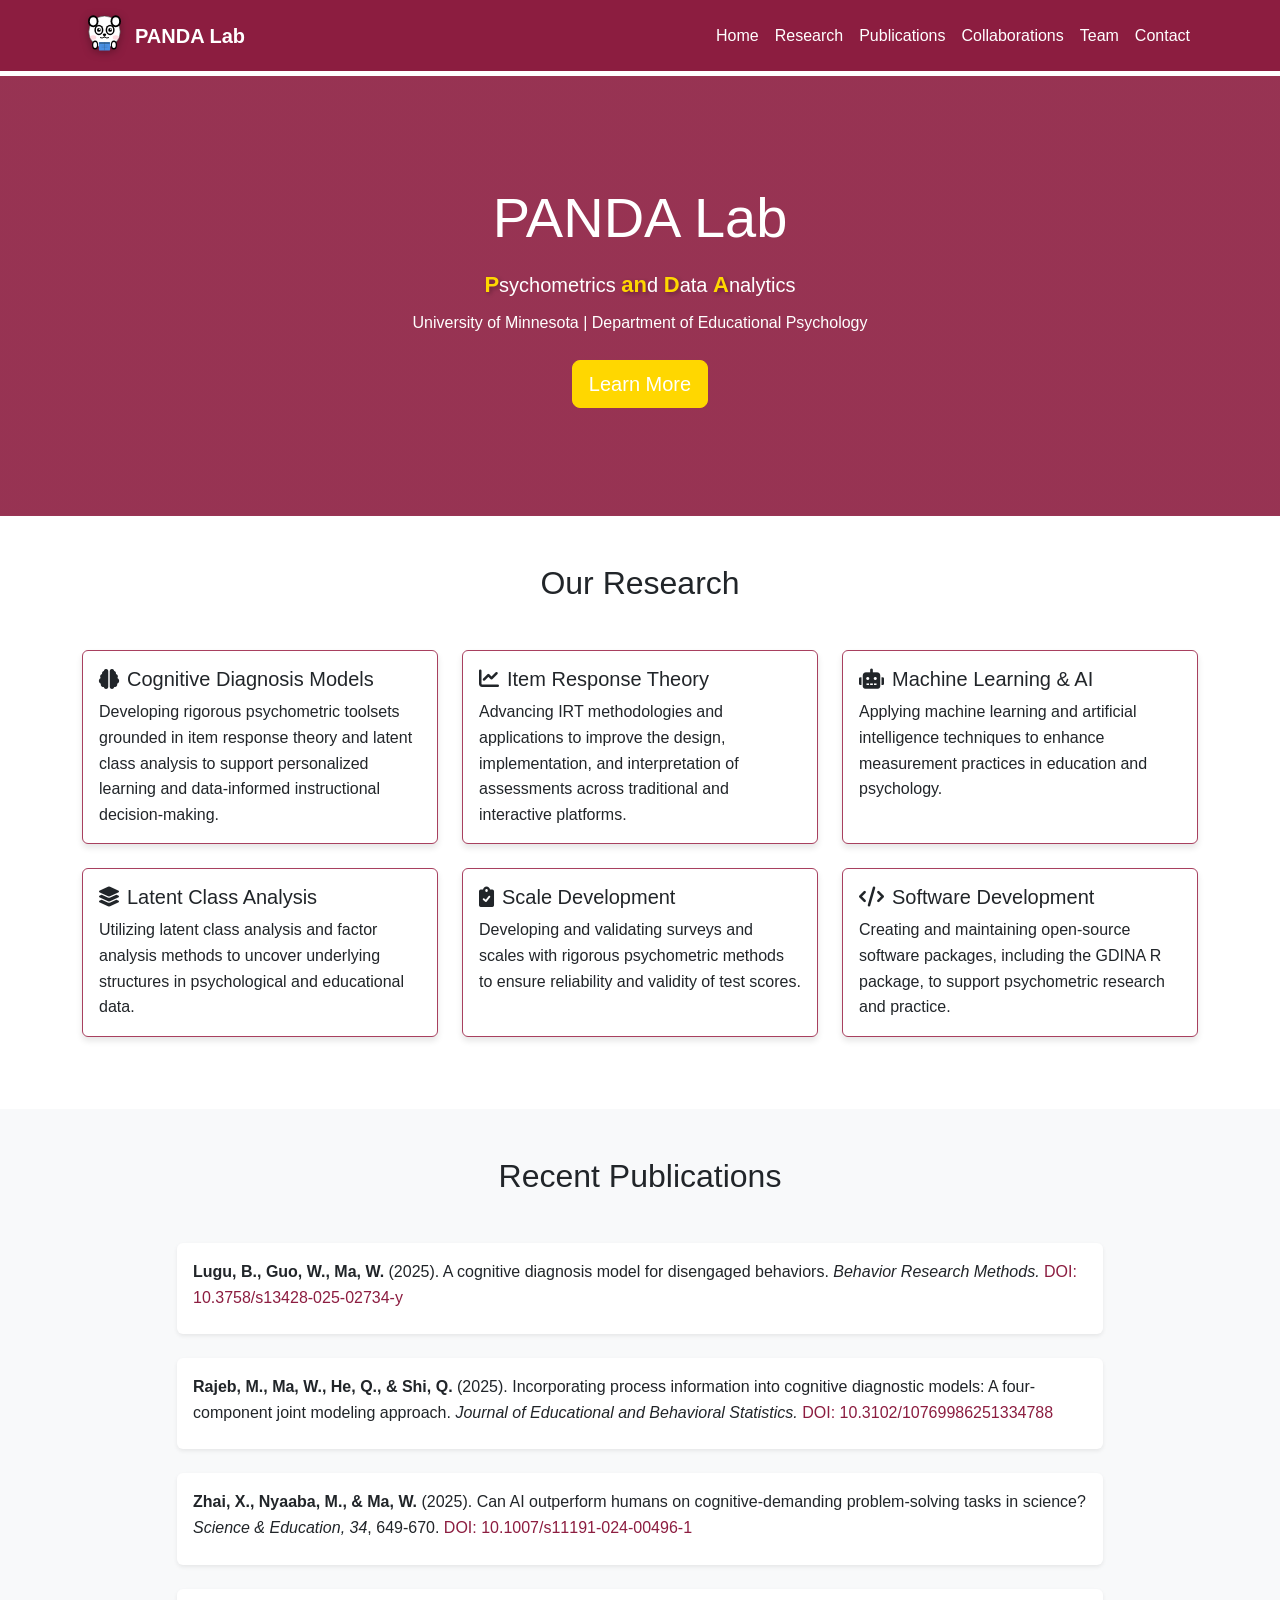
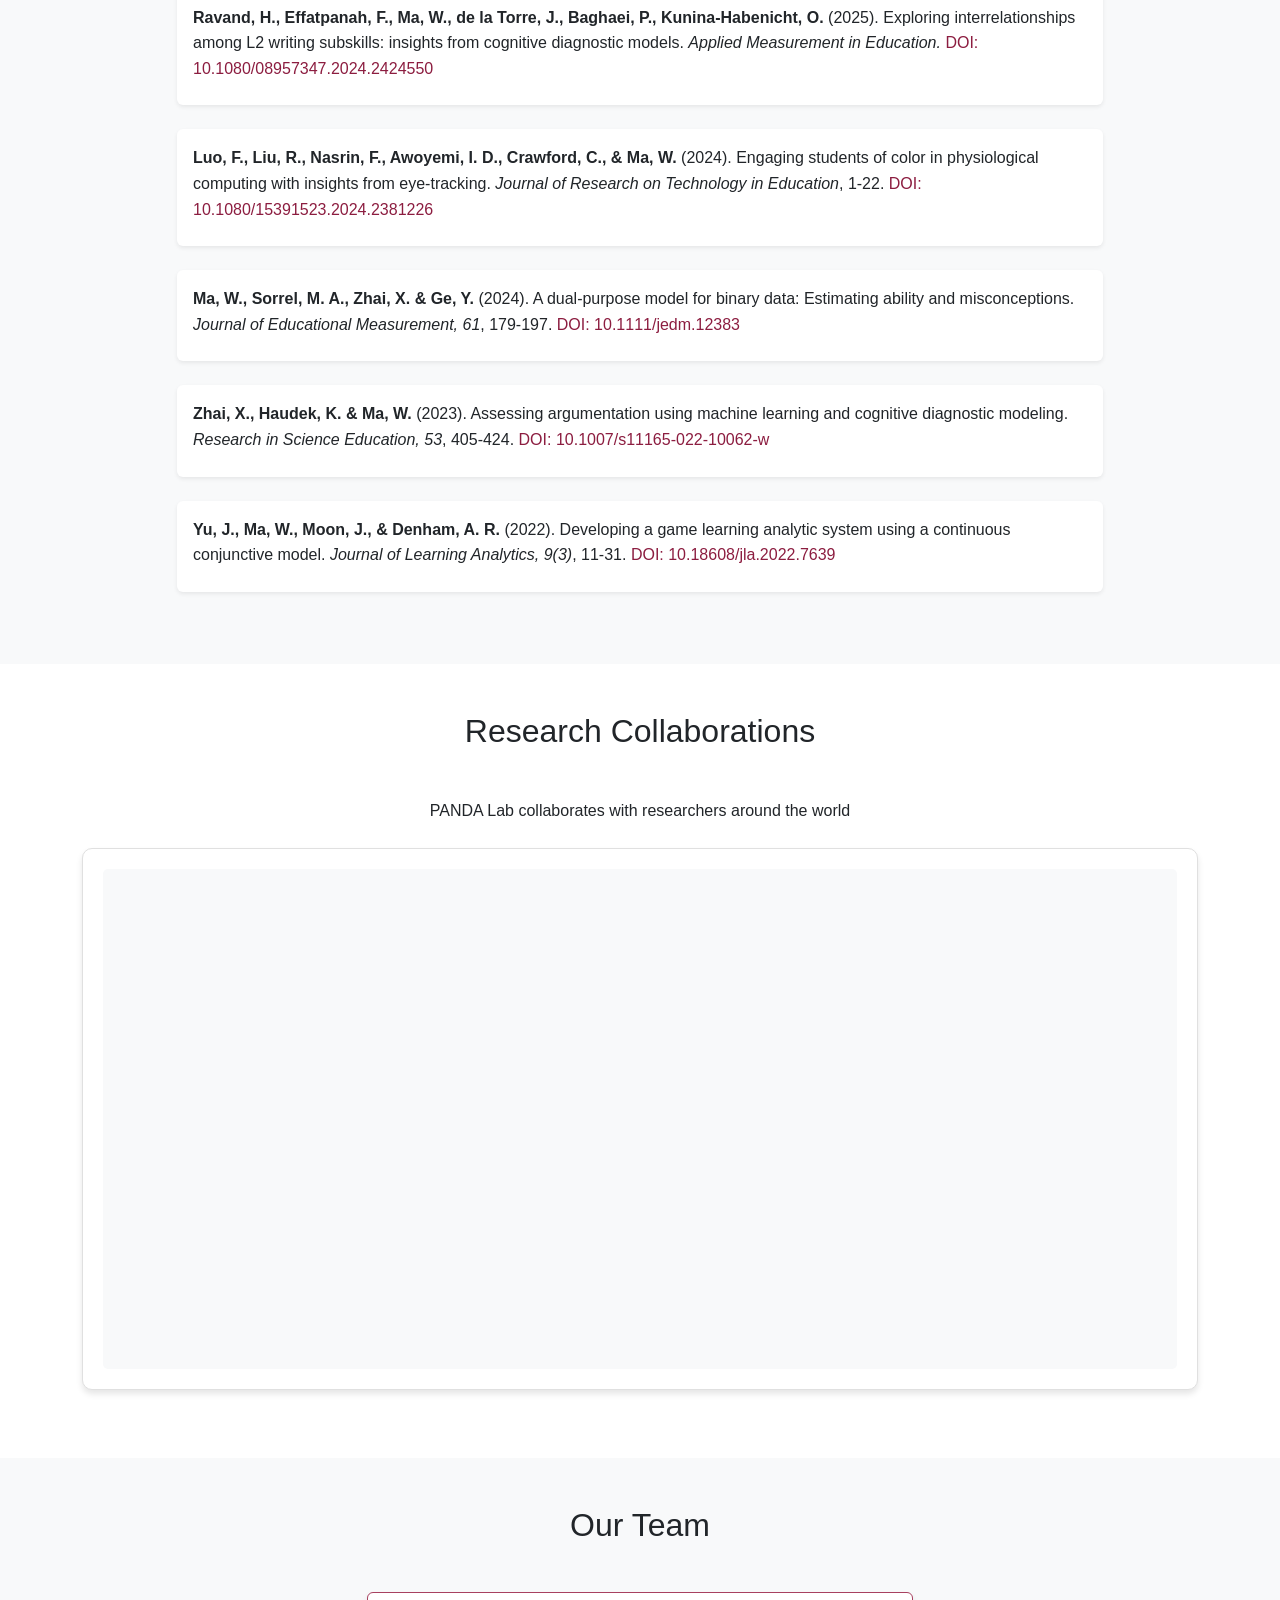
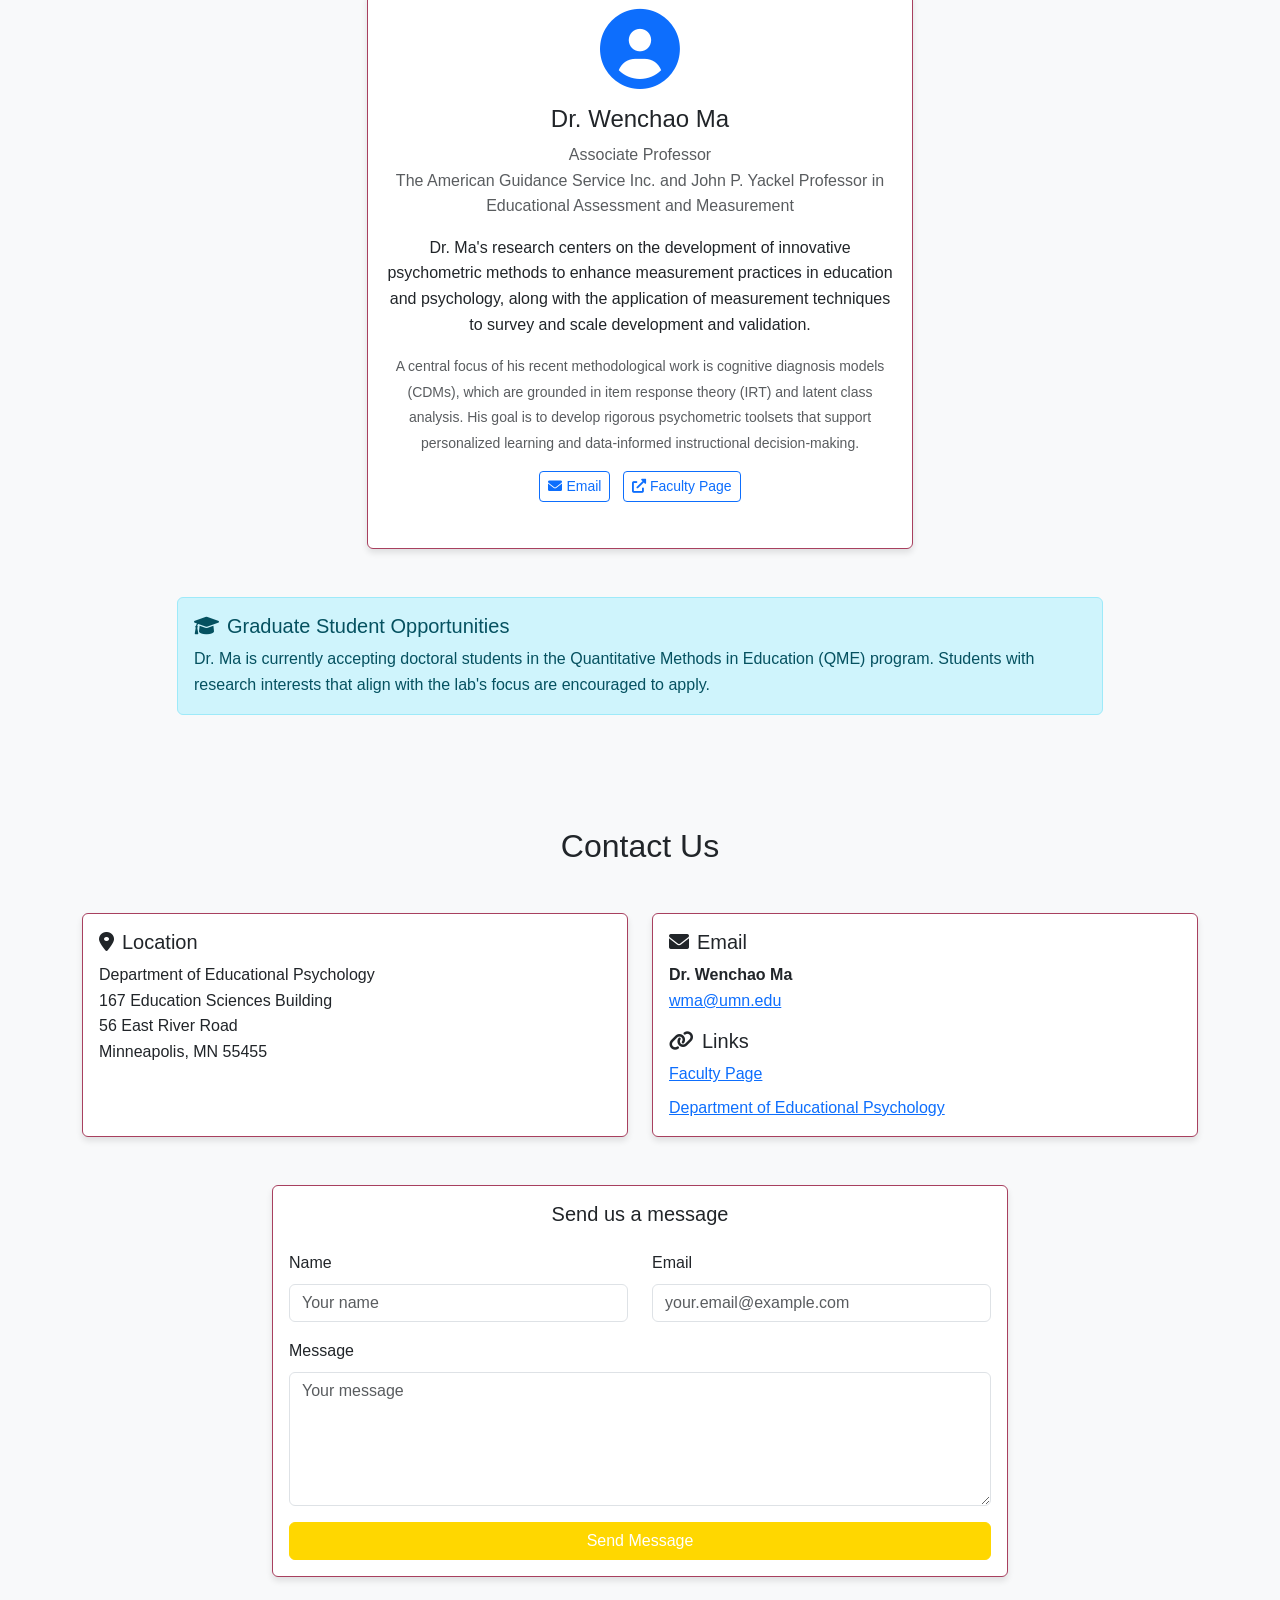
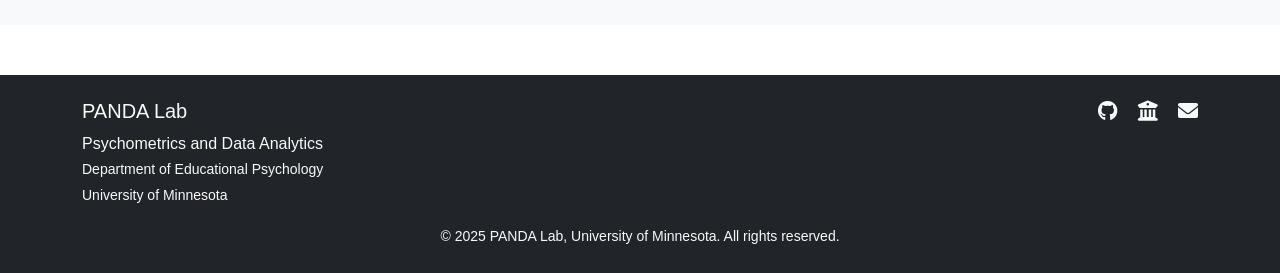
==== commit 55dfab1f: "update the collaboration net" ====
--- a/index.html
+++ b/index.html
@@ -148,11 +148,6 @@
                             <p class="mb-2"><strong>Yu, J., Ma, W., Moon, J., & Denham, A. R.</strong> (2022). Developing a game learning analytic system using a continuous conjunctive model. <em>Journal of Learning Analytics, 9(3)</em>, 11-31. <a href="https://doi.org/10.18608/jla.2022.7639" target="_blank" rel="noopener">DOI: 10.18608/jla.2022.7639</a></p>
                         </div>
                     </div>
-                    <div class="text-center mt-4">
-                        <p class="mb-2">For a complete list of publications, visit:</p>
-                        <a href="https://edpsych.umn.edu/wenchao-ma" target="_blank" rel="noopener" class="btn btn-outline-primary me-2">Faculty Page</a>
-                        <a href="https://scholar.google.com/citations?user=YOUR_SCHOLAR_ID" target="_blank" rel="noopener" class="btn btn-outline-primary">Google Scholar</a>
-                    </div>
                 </div>
             </div>
         </div>
@@ -166,27 +161,7 @@
             <div class="row">
                 <div class="col-12">
                     <div class="collaboration-map-container">
-                        <svg id="collaborationMap" class="collaboration-map" viewBox="0 0 1200 600" preserveAspectRatio="xMidYMid meet">
-                            <!-- Background -->
-                            <rect width="1200" height="600" fill="#f8f9fa"/>
-                            
-                            <!-- Connection lines will be added here by JavaScript -->
-                            <g id="connections"></g>
-                            
-                            <!-- Location markers will be added here by JavaScript -->
-                            <g id="markers"></g>
-                        </svg>
-                    </div>
-                </div>
-            </div>
-            <div class="row mt-4">
-                <div class="col-md-8 mx-auto">
-                    <div class="card">
-                        <div class="card-body">
-                            <h5 class="card-title"><i class="fas fa-globe-americas me-2"></i>International & National Collaborations</h5>
-                            <p class="card-text mb-2"><strong>International:</strong> China Mainland, Taiwan, Spain, Germany, Hong Kong</p>
-                            <p class="card-text mb-0"><strong>United States:</strong> Arkansas, Indiana, Washington DC, Alabama, North Carolina, New York, Georgia, Texas, Washington, Michigan, New Jersey, Arizona, Maryland, Virginia, Illinois</p>
-                        </div>
+                        <svg id="collaborationMap" class="collaboration-map"></svg>
                     </div>
                 </div>
             </div>
@@ -206,7 +181,6 @@
                                     <i class="fas fa-user-circle fa-5x text-primary"></i>
                                 </div>
                                 <h4 class="card-title">Dr. Wenchao Ma</h4>
-                                <p class="text-muted mb-2">Principal Investigator</p>
                                 <p class="text-muted mb-3">Associate Professor<br>The American Guidance Service Inc. and John P. Yackel Professor in Educational Assessment and Measurement</p>
                                 <p class="card-text">Dr. Ma's research centers on the development of innovative psychometric methods to enhance measurement practices in education and psychology, along with the application of measurement techniques to survey and scale development and validation.</p>
                                 <p class="card-text"><small class="text-muted">A central focus of his recent methodological work is cognitive diagnosis models (CDMs), which are grounded in item response theory (IRT) and latent class analysis. His goal is to develop rigorous psychometric toolsets that support personalized learning and data-informed instructional decision-making.</small></p>
@@ -318,6 +292,7 @@
     </footer>
 
     <script src="https://cdn.jsdelivr.net/npm/bootstrap@5.3.0/dist/js/bootstrap.bundle.min.js"></script>
+    <script src="https://d3js.org/d3.v7.min.js"></script>
     <script src="assets/js/main.js"></script>
     <script src="assets/js/collaboration-map.js"></script>
 </body>
--- a/assets/css/style.css
+++ b/assets/css/style.css
@@ -148,7 +148,7 @@
     text-decoration: underline;
 }
 
-/* Collaboration Map */
+/* Collaboration Map - Network Graph */
 .collaboration-map-container {
     background: white;
     border-radius: 10px;
@@ -156,48 +156,54 @@
     padding: 20px;
     margin-bottom: 20px;
     border: 1px solid #e0e0e0;
+    text-align: center;
 }
 
 .collaboration-map {
     width: 100%;
+    max-width: 1200px;
     height: 500px;
-    background: transparent;
+    background: #f8f9fa;
     display: block;
     min-height: 400px;
-}
-
-.collaboration-map path {
+    border-radius: 5px;
+    margin: 0 auto;
+}
+
+.collaboration-map .nodes circle {
+    transition: all 0.2s ease;
+}
+
+.collaboration-map .nodes circle:hover {
+    stroke-width: 4;
+    filter: drop-shadow(0 0 4px rgba(0, 0, 0, 0.3));
+}
+
+.collaboration-map .links line {
     transition: opacity 0.3s ease;
 }
 
-.collaboration-map circle {
-    transition: all 0.2s ease;
-}
-
-.collaboration-map .collaboration-marker:hover {
-    opacity: 0.9;
-}
-
-.collaboration-map .location-label {
+.collaboration-map .labels text {
     pointer-events: none;
-    text-shadow: 2px 2px 4px rgba(255, 255, 255, 0.9), 
-                 -1px -1px 2px rgba(255, 255, 255, 0.9),
-                 1px 1px 2px rgba(255, 255, 255, 0.9);
-    opacity: 1;
+    user-select: none;
+}
+
+.collaboration-map .labels tspan {
+    display: block;
+}
+
+.network-tooltip {
+    font-family: Arial, sans-serif;
 }
 
 @media (max-width: 768px) {
     .collaboration-map {
-        height: 350px;
-        min-height: 300px;
+        height: 400px;
+        min-height: 350px;
     }
     
-    .collaboration-map text {
+    .collaboration-map .labels text {
         font-size: 9px !important;
-    }
-    
-    .collaboration-map circle {
-        r: 4 !important;
     }
 }
 
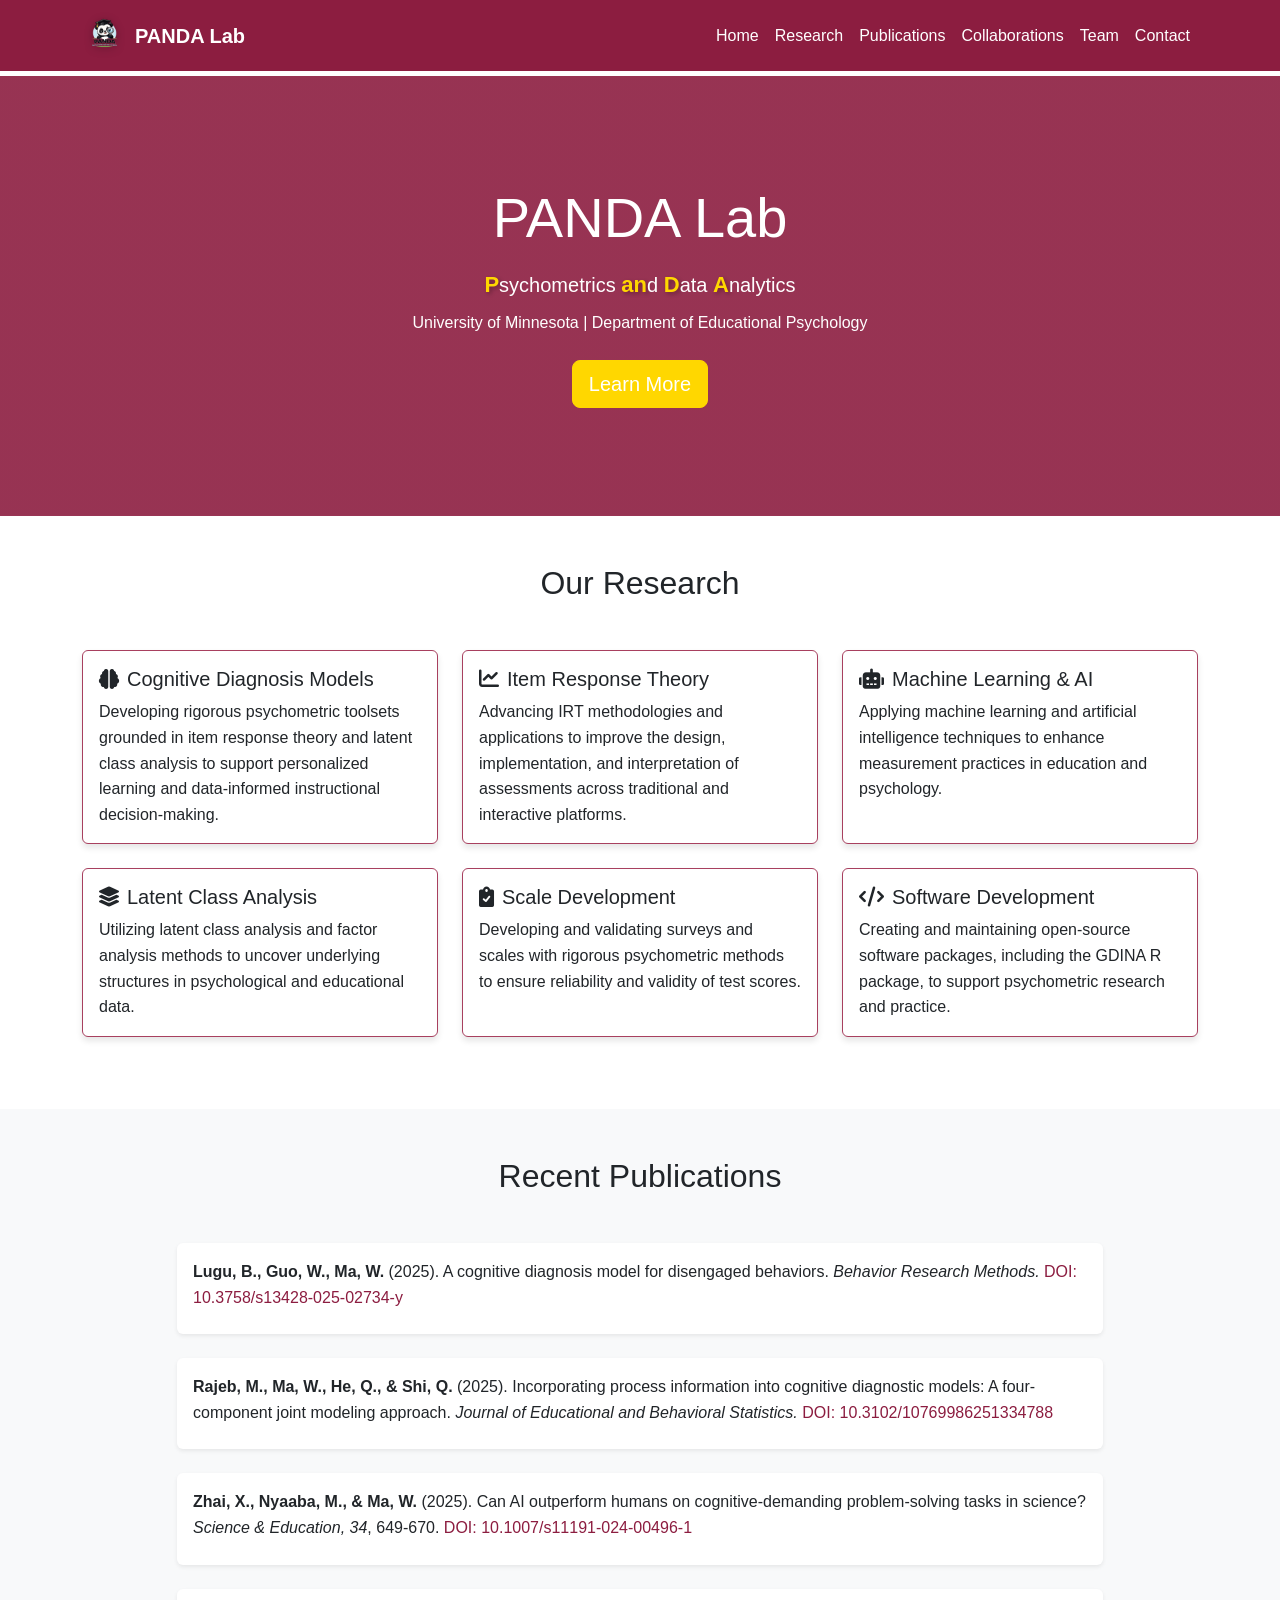
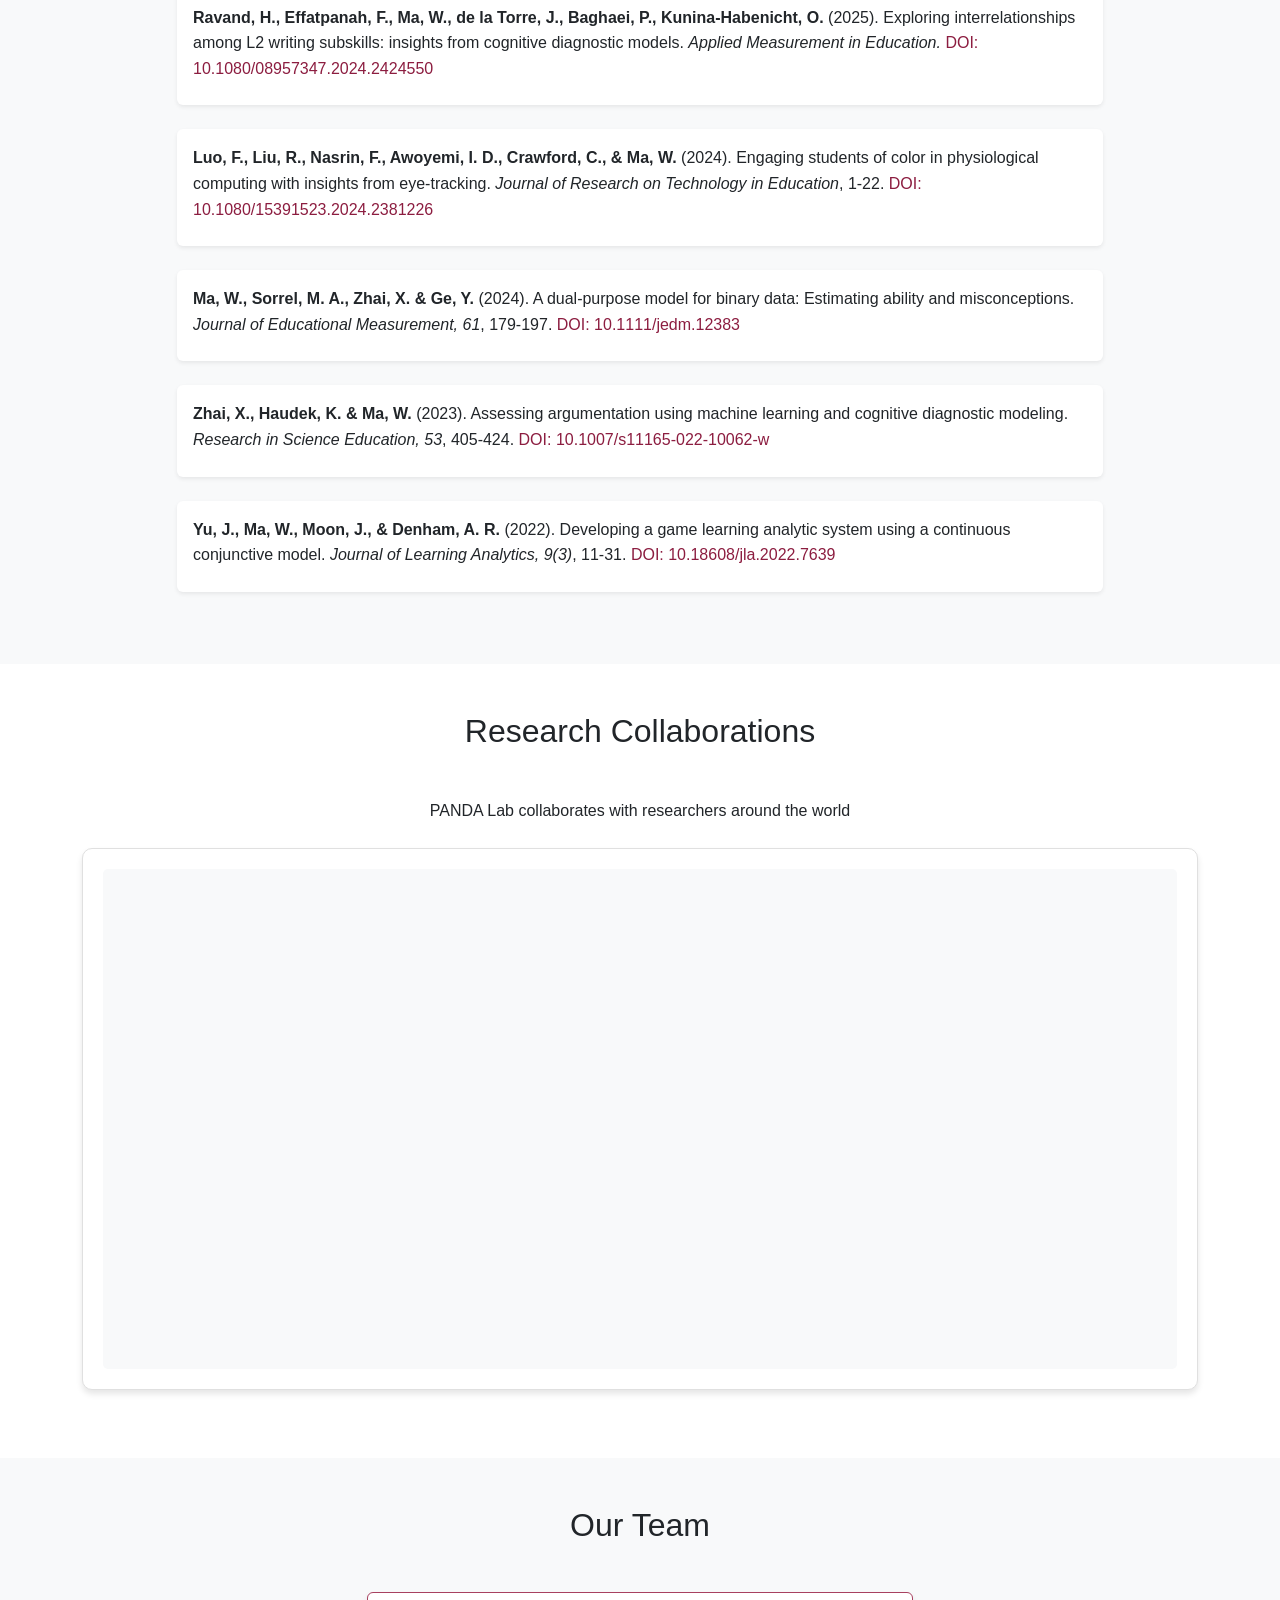
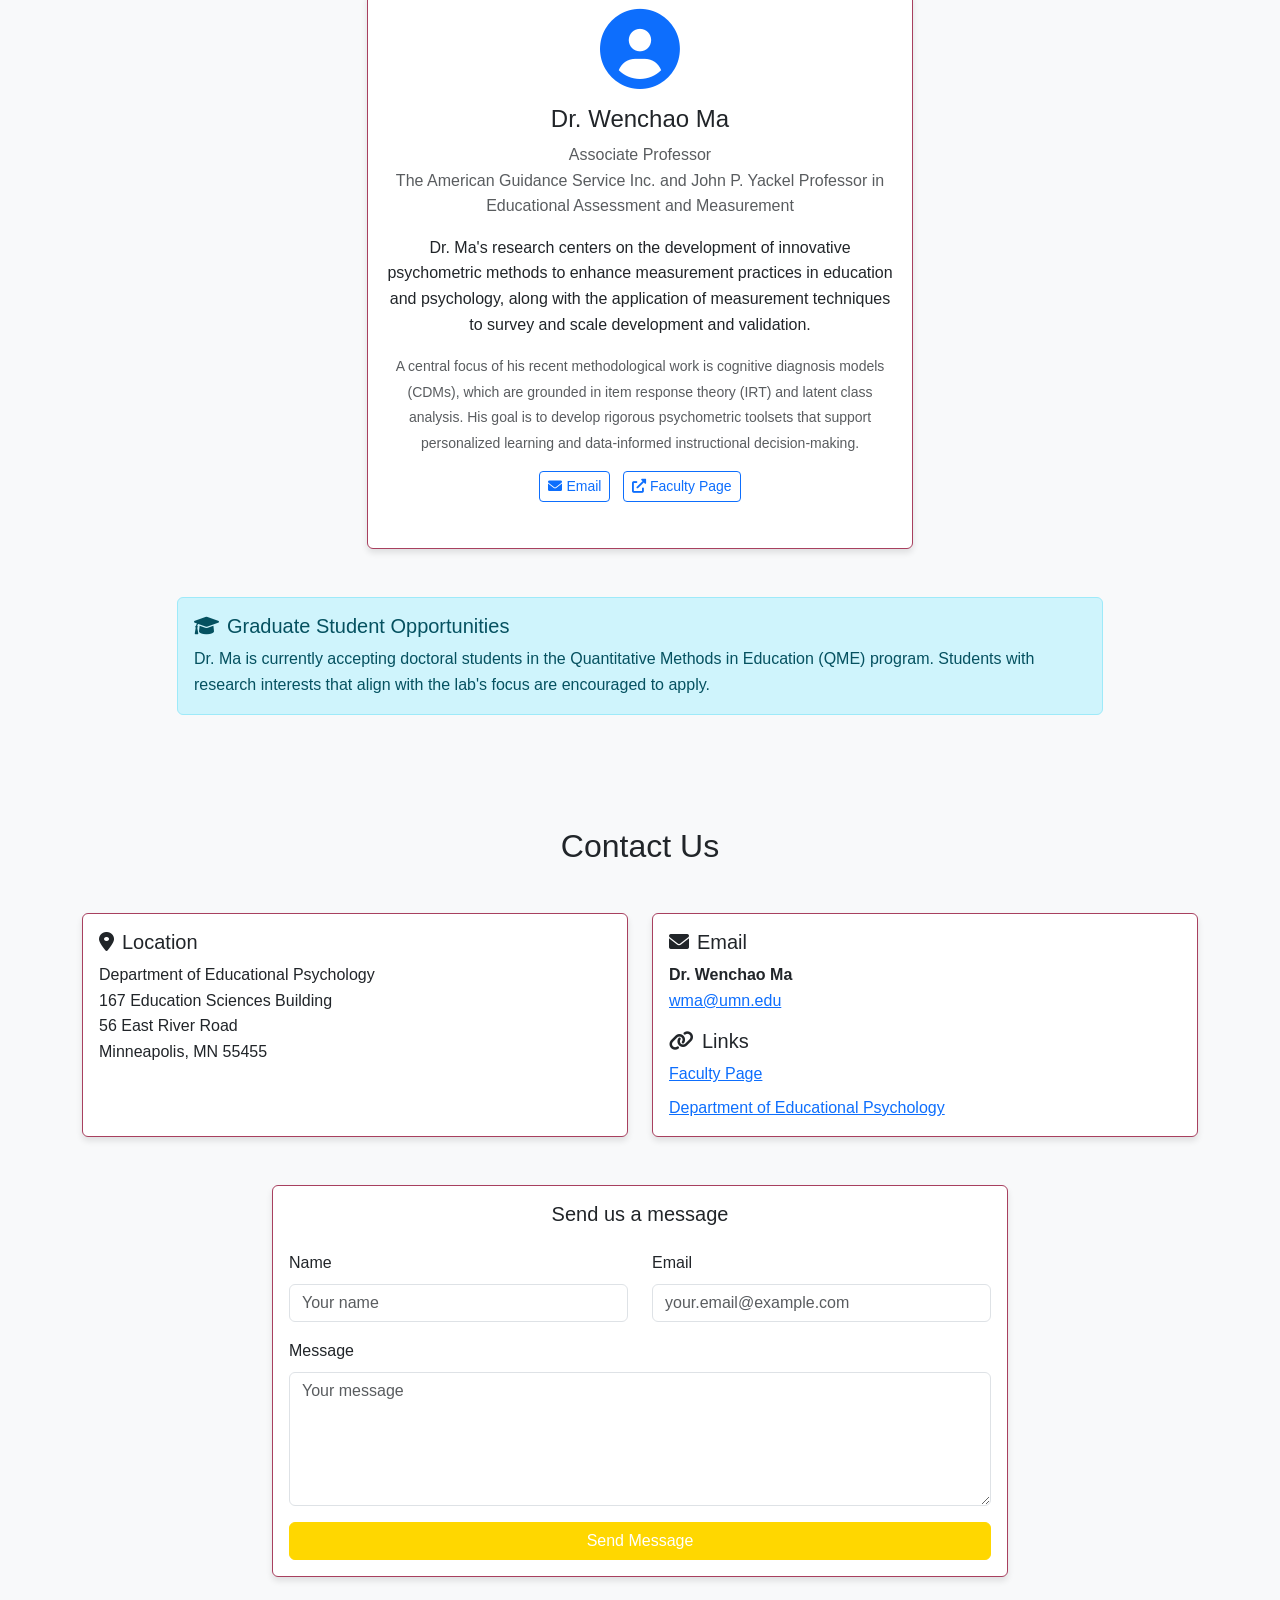
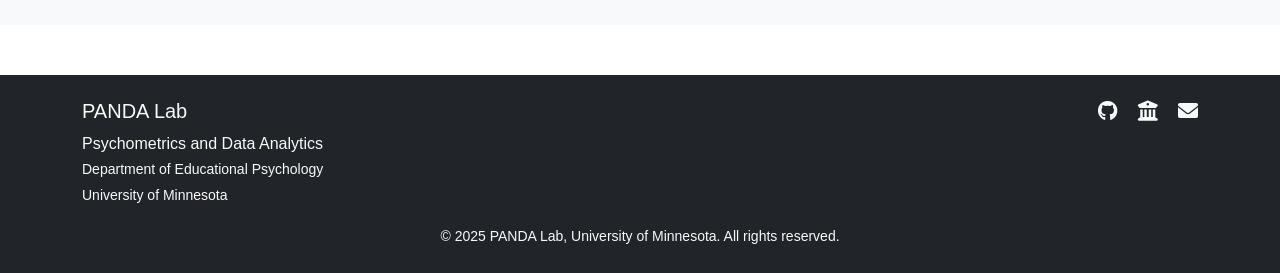
==== commit bcac686b: "update logo" ====
--- a/index.html
+++ b/index.html
@@ -14,7 +14,7 @@
     <nav class="navbar navbar-expand-lg navbar-dark bg-primary fixed-top">
         <div class="container">
             <a class="navbar-brand d-flex align-items-center" href="#">
-                <img src="assets/images/panda-logo.svg" alt="PANDA Lab Logo" height="45" class="me-2">
+                <img src="assets/images/panda-logo.png" alt="PANDA Lab Logo" height="45" class="me-2">
                 <strong>PANDA Lab</strong>
             </a>
             <button class="navbar-toggler" type="button" data-bs-toggle="collapse" data-bs-target="#navbarNav">
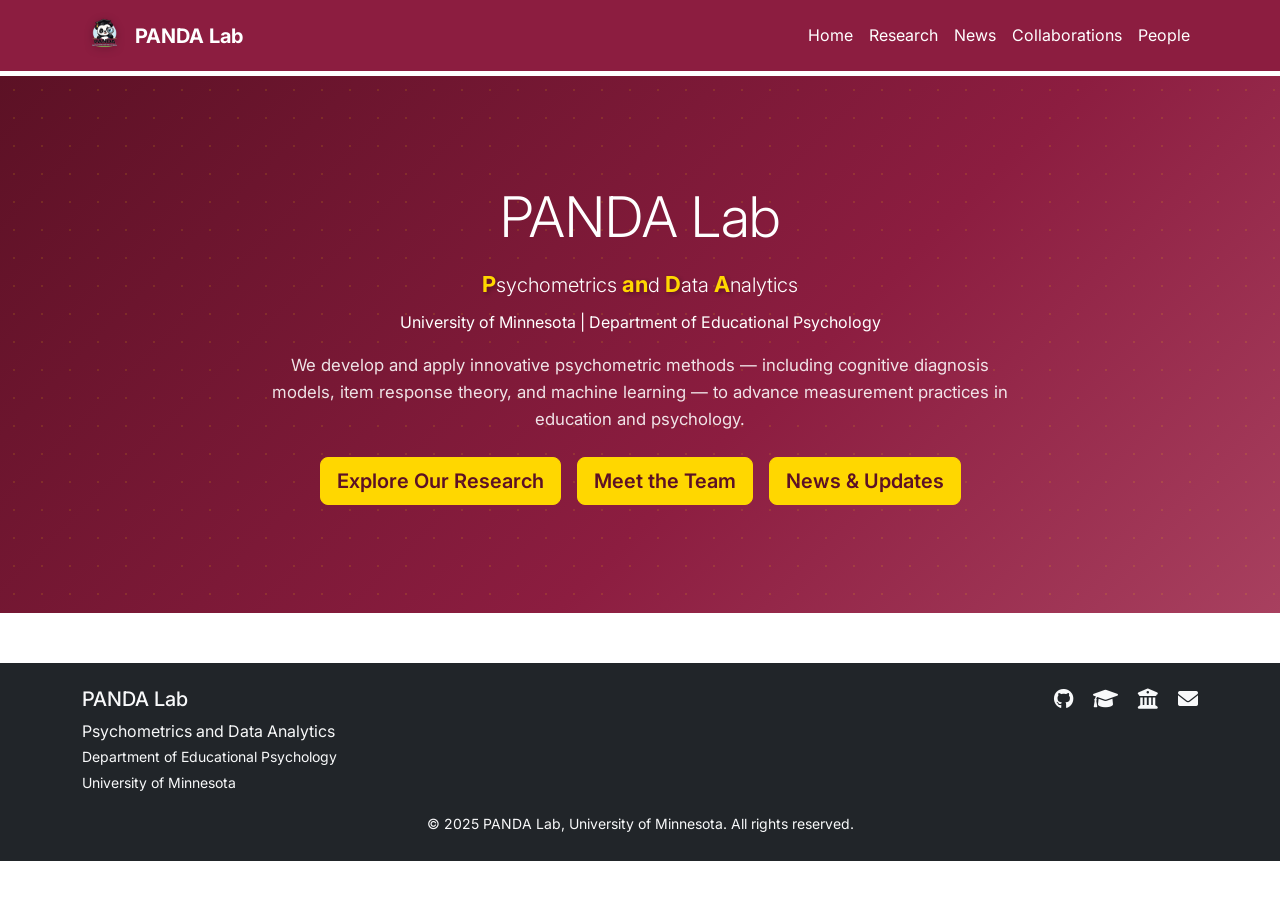
==== commit ff268d5b: "link check" ====
--- a/index.html
+++ b/index.html
@@ -5,6 +5,7 @@
     <meta name="viewport" content="width=device-width, initial-scale=1.0">
     <meta name="description" content="PANDA Lab - Psychometrics and Data Analytics Research Lab at the University of Minnesota">
     <title>PANDA Lab - Psychometrics and Data Analytics | University of Minnesota</title>
+    <link rel="icon" href="assets/images/panda-logo.png">
     <link href="https://cdn.jsdelivr.net/npm/bootstrap@5.3.0/dist/css/bootstrap.min.css" rel="stylesheet">
     <link rel="stylesheet" href="assets/css/style.css">
     <link rel="stylesheet" href="https://cdnjs.cloudflare.com/ajax/libs/font-awesome/6.0.0/css/all.min.css">
@@ -25,20 +26,15 @@
                     <li class="nav-item">
                         <a class="nav-link active" href="#home">Home</a>
                     </li>
+                    <li class="nav-item"><a class="nav-link" href="research.html">Research</a></li>
                     <li class="nav-item">
-                        <a class="nav-link" href="#research">Research</a>
+                        <a class="nav-link" href="news.html">News</a>
                     </li>
                     <li class="nav-item">
-                        <a class="nav-link" href="#publications">Publications</a>
+                        <a class="nav-link" href="collaborations.html">Collaborations</a>
                     </li>
                     <li class="nav-item">
-                        <a class="nav-link" href="#collaborations">Collaborations</a>
-                    </li>
-                    <li class="nav-item">
-                        <a class="nav-link" href="#team">Team</a>
-                    </li>
-                    <li class="nav-item">
-                        <a class="nav-link" href="#contact">Contact</a>
+                        <a class="nav-link" href="people.html">People</a>
                     </li>
                 </ul>
             </div>
@@ -52,218 +48,12 @@
                 <div class="col-md-8 mx-auto text-center py-5">
                     <h1 class="display-4 mb-3">PANDA Lab</h1>
                     <p class="lead mb-2"><span class="panda-highlight">P</span>sychometrics <span class="panda-highlight">an</span>d <span class="panda-highlight">D</span>ata <span class="panda-highlight">A</span>nalytics</p>
-                    <p class="mb-4">University of Minnesota | Department of Educational Psychology</p>
-                    <a href="#research" class="btn btn-primary btn-lg">Learn More</a>
-                </div>
-            </div>
-        </div>
-    </section>
-
-    <!-- Research Section -->
-    <section id="research" class="py-5">
-        <div class="container">
-            <h2 class="text-center mb-5">Our Research</h2>
-            <div class="row">
-                <div class="col-md-4 mb-4">
-                    <div class="card h-100">
-                        <div class="card-body">
-                            <h5 class="card-title"><i class="fas fa-brain me-2"></i>Cognitive Diagnosis Models</h5>
-                            <p class="card-text">Developing rigorous psychometric toolsets grounded in item response theory and latent class analysis to support personalized learning and data-informed instructional decision-making.</p>
-                        </div>
-                    </div>
-                </div>
-                <div class="col-md-4 mb-4">
-                    <div class="card h-100">
-                        <div class="card-body">
-                            <h5 class="card-title"><i class="fas fa-chart-line me-2"></i>Item Response Theory</h5>
-                            <p class="card-text">Advancing IRT methodologies and applications to improve the design, implementation, and interpretation of assessments across traditional and interactive platforms.</p>
-                        </div>
-                    </div>
-                </div>
-                <div class="col-md-4 mb-4">
-                    <div class="card h-100">
-                        <div class="card-body">
-                            <h5 class="card-title"><i class="fas fa-robot me-2"></i>Machine Learning & AI</h5>
-                            <p class="card-text">Applying machine learning and artificial intelligence techniques to enhance measurement practices in education and psychology.</p>
-                        </div>
-                    </div>
-                </div>
-                <div class="col-md-4 mb-4">
-                    <div class="card h-100">
-                        <div class="card-body">
-                            <h5 class="card-title"><i class="fas fa-layer-group me-2"></i>Latent Class Analysis</h5>
-                            <p class="card-text">Utilizing latent class analysis and factor analysis methods to uncover underlying structures in psychological and educational data.</p>
-                        </div>
-                    </div>
-                </div>
-                <div class="col-md-4 mb-4">
-                    <div class="card h-100">
-                        <div class="card-body">
-                            <h5 class="card-title"><i class="fas fa-clipboard-check me-2"></i>Scale Development</h5>
-                            <p class="card-text">Developing and validating surveys and scales with rigorous psychometric methods to ensure reliability and validity of test scores.</p>
-                        </div>
-                    </div>
-                </div>
-                <div class="col-md-4 mb-4">
-                    <div class="card h-100">
-                        <div class="card-body">
-                            <h5 class="card-title"><i class="fas fa-code me-2"></i>Software Development</h5>
-                            <p class="card-text">Creating and maintaining open-source software packages, including the GDINA R package, to support psychometric research and practice.</p>
-                        </div>
-                    </div>
-                </div>
-            </div>
-        </div>
-    </section>
-
-    <!-- Publications Section -->
-    <section id="publications" class="py-5 bg-light">
-        <div class="container">
-            <h2 class="text-center mb-5">Recent Publications</h2>
-            <div class="row">
-                <div class="col-lg-10 mx-auto">
-                    <div class="publication-list">
-                        <div class="publication-item mb-4 p-3 bg-white rounded shadow-sm">
-                            <p class="mb-2"><strong>Lugu, B., Guo, W., Ma, W.</strong> (2025). A cognitive diagnosis model for disengaged behaviors. <em>Behavior Research Methods.</em> <a href="https://doi.org/10.3758/s13428-025-02734-y" target="_blank" rel="noopener">DOI: 10.3758/s13428-025-02734-y</a></p>
-                        </div>
-                        <div class="publication-item mb-4 p-3 bg-white rounded shadow-sm">
-                            <p class="mb-2"><strong>Rajeb, M., Ma, W., He, Q., & Shi, Q.</strong> (2025). Incorporating process information into cognitive diagnostic models: A four-component joint modeling approach. <em>Journal of Educational and Behavioral Statistics.</em> <a href="https://doi.org/10.3102/10769986251334788" target="_blank" rel="noopener">DOI: 10.3102/10769986251334788</a></p>
-                        </div>
-                        <div class="publication-item mb-4 p-3 bg-white rounded shadow-sm">
-                            <p class="mb-2"><strong>Zhai, X., Nyaaba, M., & Ma, W.</strong> (2025). Can AI outperform humans on cognitive-demanding problem-solving tasks in science? <em>Science & Education, 34</em>, 649-670. <a href="https://doi.org/10.1007/s11191-024-00496-1" target="_blank" rel="noopener">DOI: 10.1007/s11191-024-00496-1</a></p>
-                        </div>
-                        <div class="publication-item mb-4 p-3 bg-white rounded shadow-sm">
-                            <p class="mb-2"><strong>Ravand, H., Effatpanah, F., Ma, W., de la Torre, J., Baghaei, P., Kunina-Habenicht, O.</strong> (2025). Exploring interrelationships among L2 writing subskills: insights from cognitive diagnostic models. <em>Applied Measurement in Education.</em> <a href="https://doi.org/10.1080/08957347.2024.2424550" target="_blank" rel="noopener">DOI: 10.1080/08957347.2024.2424550</a></p>
-                        </div>
-                        <div class="publication-item mb-4 p-3 bg-white rounded shadow-sm">
-                            <p class="mb-2"><strong>Luo, F., Liu, R., Nasrin, F., Awoyemi, I. D., Crawford, C., & Ma, W.</strong> (2024). Engaging students of color in physiological computing with insights from eye-tracking. <em>Journal of Research on Technology in Education</em>, 1-22. <a href="https://doi.org/10.1080/15391523.2024.2381226" target="_blank" rel="noopener">DOI: 10.1080/15391523.2024.2381226</a></p>
-                        </div>
-                        <div class="publication-item mb-4 p-3 bg-white rounded shadow-sm">
-                            <p class="mb-2"><strong>Ma, W., Sorrel, M. A., Zhai, X. & Ge, Y.</strong> (2024). A dual-purpose model for binary data: Estimating ability and misconceptions. <em>Journal of Educational Measurement, 61</em>, 179-197. <a href="https://doi.org/10.1111/jedm.12383" target="_blank" rel="noopener">DOI: 10.1111/jedm.12383</a></p>
-                        </div>
-                        <div class="publication-item mb-4 p-3 bg-white rounded shadow-sm">
-                            <p class="mb-2"><strong>Zhai, X., Haudek, K. & Ma, W.</strong> (2023). Assessing argumentation using machine learning and cognitive diagnostic modeling. <em>Research in Science Education, 53</em>, 405-424. <a href="https://doi.org/10.1007/s11165-022-10062-w" target="_blank" rel="noopener">DOI: 10.1007/s11165-022-10062-w</a></p>
-                        </div>
-                        <div class="publication-item mb-4 p-3 bg-white rounded shadow-sm">
-                            <p class="mb-2"><strong>Yu, J., Ma, W., Moon, J., & Denham, A. R.</strong> (2022). Developing a game learning analytic system using a continuous conjunctive model. <em>Journal of Learning Analytics, 9(3)</em>, 11-31. <a href="https://doi.org/10.18608/jla.2022.7639" target="_blank" rel="noopener">DOI: 10.18608/jla.2022.7639</a></p>
-                        </div>
-                    </div>
-                </div>
-            </div>
-        </div>
-    </section>
-
-    <!-- Collaborations Section -->
-    <section id="collaborations" class="py-5">
-        <div class="container">
-            <h2 class="text-center mb-5">Research Collaborations</h2>
-            <p class="text-center mb-4">PANDA Lab collaborates with researchers around the world</p>
-            <div class="row">
-                <div class="col-12">
-                    <div class="collaboration-map-container">
-                        <svg id="collaborationMap" class="collaboration-map"></svg>
-                    </div>
-                </div>
-            </div>
-        </div>
-    </section>
-
-    <!-- Team Section -->
-    <section id="team" class="py-5 bg-light">
-        <div class="container">
-            <h2 class="text-center mb-5">Our Team</h2>
-            <div class="row justify-content-center">
-                <div class="col-md-8 col-lg-6 mb-4">
-                    <div class="card h-100 text-center">
-                        <div class="card-body">
-                            <div class="team-member">
-                                <div class="mb-3">
-                                    <i class="fas fa-user-circle fa-5x text-primary"></i>
-                                </div>
-                                <h4 class="card-title">Dr. Wenchao Ma</h4>
-                                <p class="text-muted mb-3">Associate Professor<br>The American Guidance Service Inc. and John P. Yackel Professor in Educational Assessment and Measurement</p>
-                                <p class="card-text">Dr. Ma's research centers on the development of innovative psychometric methods to enhance measurement practices in education and psychology, along with the application of measurement techniques to survey and scale development and validation.</p>
-                                <p class="card-text"><small class="text-muted">A central focus of his recent methodological work is cognitive diagnosis models (CDMs), which are grounded in item response theory (IRT) and latent class analysis. His goal is to develop rigorous psychometric toolsets that support personalized learning and data-informed instructional decision-making.</small></p>
-                                <div class="mt-3">
-                                    <a href="mailto:wma@umn.edu" class="btn btn-outline-primary btn-sm me-2"><i class="fas fa-envelope me-1"></i>Email</a>
-                                    <a href="https://edpsych.umn.edu/wenchao-ma" target="_blank" rel="noopener" class="btn btn-outline-primary btn-sm"><i class="fas fa-external-link-alt me-1"></i>Faculty Page</a>
-                                </div>
-                            </div>
-                        </div>
-                    </div>
-                </div>
-            </div>
-            <div class="row mt-4">
-                <div class="col-md-10 mx-auto">
-                    <div class="alert alert-info">
-                        <h5 class="alert-heading"><i class="fas fa-graduation-cap me-2"></i>Graduate Student Opportunities</h5>
-                        <p class="mb-0">Dr. Ma is currently accepting doctoral students in the Quantitative Methods in Education (QME) program. Students with research interests that align with the lab's focus are encouraged to apply.</p>
-                    </div>
-                </div>
-            </div>
-        </div>
-    </section>
-
-    <!-- Contact Section -->
-    <section id="contact" class="py-5 bg-light">
-        <div class="container">
-            <h2 class="text-center mb-5">Contact Us</h2>
-            <div class="row">
-                <div class="col-md-6 mb-4">
-                    <div class="card h-100">
-                        <div class="card-body">
-                            <h5 class="card-title"><i class="fas fa-map-marker-alt me-2"></i>Location</h5>
-                            <p class="card-text">
-                                Department of Educational Psychology<br>
-                                167 Education Sciences Building<br>
-                                56 East River Road<br>
-                                Minneapolis, MN 55455
-                            </p>
-                        </div>
-                    </div>
-                </div>
-                <div class="col-md-6 mb-4">
-                    <div class="card h-100">
-                        <div class="card-body">
-                            <h5 class="card-title"><i class="fas fa-envelope me-2"></i>Email</h5>
-                            <p class="card-text">
-                                <strong>Dr. Wenchao Ma</strong><br>
-                                <a href="mailto:wma@umn.edu">wma@umn.edu</a>
-                            </p>
-                            <h5 class="card-title mt-3"><i class="fas fa-link me-2"></i>Links</h5>
-                            <p class="card-text">
-                                <a href="https://edpsych.umn.edu/wenchao-ma" target="_blank" rel="noopener" class="d-block mb-2">Faculty Page</a>
-                                <a href="https://edpsych.umn.edu" target="_blank" rel="noopener" class="d-block">Department of Educational Psychology</a>
-                            </p>
-                        </div>
-                    </div>
-                </div>
-            </div>
-            <div class="row justify-content-center mt-4">
-                <div class="col-md-8">
-                    <div class="card">
-                        <div class="card-body">
-                            <h5 class="card-title text-center mb-4">Send us a message</h5>
-                            <form id="contactForm">
-                                <div class="row">
-                                    <div class="col-md-6 mb-3">
-                                        <label for="name" class="form-label">Name</label>
-                                        <input type="text" class="form-control" id="name" placeholder="Your name" required>
-                                    </div>
-                                    <div class="col-md-6 mb-3">
-                                        <label for="email" class="form-label">Email</label>
-                                        <input type="email" class="form-control" id="email" placeholder="your.email@example.com" required>
-                                    </div>
-                                </div>
-                                <div class="mb-3">
-                                    <label for="message" class="form-label">Message</label>
-                                    <textarea class="form-control" id="message" rows="5" placeholder="Your message" required></textarea>
-                                </div>
-                                <div class="d-grid">
-                                    <button type="submit" class="btn btn-primary">Send Message</button>
-                                </div>
-                            </form>
-                        </div>
+                    <p class="mb-3">University of Minnesota | Department of Educational Psychology</p>
+                    <p class="mb-4" style="opacity:0.88; font-size:1.05rem;">We develop and apply innovative psychometric methods — including cognitive diagnosis models, item response theory, and machine learning — to advance measurement practices in education and psychology.</p>
+                    <div class="d-flex gap-3 justify-content-center flex-wrap">
+                        <a href="research.html" class="btn btn-primary btn-lg">Explore Our Research</a>
+                        <a href="people.html" class="btn btn-primary btn-lg">Meet the Team</a>
+                        <a href="news.html" class="btn btn-primary btn-lg">News &amp; Updates</a>
                     </div>
                 </div>
             </div>
@@ -271,7 +61,7 @@
     </section>
 
     <!-- Footer -->
-    <footer class="bg-dark text-light py-4">
+    <footer id="contact" class="bg-dark text-light py-4">
         <div class="container">
             <div class="row">
                 <div class="col-md-6">
@@ -280,7 +70,8 @@
                     <p class="mb-0"><small>Department of Educational Psychology<br>University of Minnesota</small></p>
                 </div>
                 <div class="col-md-6 text-md-end">
-                    <a href="https://github.com/wenchao-ma" target="_blank" rel="noopener" class="text-light me-3" title="GitHub"><i class="fab fa-github fa-lg"></i></a>
+                    <a href="https://github.com/xpsychometrics" target="_blank" rel="noopener" class="text-light me-3" title="Lab GitHub"><i class="fab fa-github fa-lg"></i></a>
+                    <a href="https://scholar.google.com/citations?hl=en&user=0Bcr-vIAAAAJ&view_op=list_works&sortby=pubdate" target="_blank" rel="noopener" class="text-light me-3" title="Google Scholar"><i class="fas fa-graduation-cap fa-lg"></i></a>
                     <a href="https://edpsych.umn.edu/wenchao-ma" target="_blank" rel="noopener" class="text-light me-3" title="Faculty Page"><i class="fas fa-university fa-lg"></i></a>
                     <a href="mailto:wma@umn.edu" class="text-light" title="Email"><i class="fas fa-envelope fa-lg"></i></a>
                 </div>
@@ -292,8 +83,6 @@
     </footer>
 
     <script src="https://cdn.jsdelivr.net/npm/bootstrap@5.3.0/dist/js/bootstrap.bundle.min.js"></script>
-    <script src="https://d3js.org/d3.v7.min.js"></script>
     <script src="assets/js/main.js"></script>
-    <script src="assets/js/collaboration-map.js"></script>
 </body>
 </html>
--- a/assets/css/style.css
+++ b/assets/css/style.css
@@ -1,3 +1,5 @@
+@import url('https://fonts.googleapis.com/css2?family=Inter:wght@300;400;500;600;700&display=swap');
+
 /* Global Styles */
 :root {
     --umn-maroon: #8C1D40;
@@ -8,18 +10,27 @@
 }
 
 body {
-    font-family: 'Segoe UI', Tahoma, Geneva, Verdana, sans-serif;
+    font-family: 'Inter', 'Segoe UI', Tahoma, Geneva, Verdana, sans-serif;
     line-height: 1.6;
     padding-top: 76px;
 }
 
 /* Hero Section */
 .hero-section {
-    background: linear-gradient(rgba(140, 29, 64, 0.9), rgba(140, 29, 64, 0.9)), url('https://source.unsplash.com/1600x900/?psychometrics');
-    background-size: cover;
-    background-position: center;
+    position: relative;
+    background: linear-gradient(135deg, var(--umn-dark-maroon) 0%, var(--umn-maroon) 60%, var(--umn-light-maroon) 100%);
     color: white;
     padding: 60px 0;
+    overflow: hidden;
+}
+
+.hero-section::before {
+    content: '';
+    position: absolute;
+    inset: 0;
+    background-image: radial-gradient(circle, rgba(255, 215, 0, 0.12) 1px, transparent 1px);
+    background-size: 28px 28px;
+    pointer-events: none;
 }
 
 .panda-highlight {
@@ -31,14 +42,15 @@
 
 /* Cards */
 .card {
-    transition: transform 0.3s ease;
-    border: none;
-    box-shadow: 0 4px 6px rgba(0, 0, 0, 0.1);
+    transition: transform 0.3s ease, box-shadow 0.3s ease, border-color 0.3s ease;
+    border: 1px solid #e0e0e0;
+    box-shadow: 0 2px 8px rgba(0, 0, 0, 0.07);
 }
 
 .card:hover {
     transform: translateY(-5px);
-    border: 2px solid var(--umn-gold);
+    border-color: var(--umn-maroon) !important;
+    box-shadow: 0 8px 24px rgba(140, 29, 64, 0.18) !important;
 }
 
 /* Team Section */
@@ -112,20 +124,50 @@
 .btn-primary {
     background-color: var(--umn-gold) !important;
     border-color: var(--umn-gold) !important;
+    color: var(--umn-dark-maroon) !important;
+    font-weight: 600;
 }
 
 .btn-primary:hover {
     background-color: var(--umn-dark-maroon) !important;
     border-color: var(--umn-dark-maroon) !important;
-}
-
-/* Cards */
-.card {
-    border: 1px solid var(--umn-light-maroon);
-}
-
-.card:hover {
-    border-color: var(--umn-gold);
+    color: white !important;
+}
+
+.btn-outline-primary {
+    color: var(--umn-maroon) !important;
+    border-color: var(--umn-maroon) !important;
+}
+
+.btn-outline-primary:hover {
+    background-color: var(--umn-maroon) !important;
+    color: white !important;
+}
+
+/* Paper Highlights */
+.paper-highlight {
+    border-left: 4px solid var(--umn-maroon) !important;
+    border-radius: 0 8px 8px 0 !important;
+}
+
+.paper-highlight .paper-title {
+    font-weight: 600;
+    color: var(--umn-dark-maroon);
+    line-height: 1.4;
+    font-size: 1rem;
+    margin-bottom: 0.4rem;
+}
+
+.paper-highlight .paper-authors {
+    font-size: 0.875rem;
+    color: #444;
+    margin-bottom: 0.15rem;
+}
+
+.paper-highlight .paper-venue {
+    font-size: 0.85rem;
+    color: #777;
+    margin-bottom: 0.75rem;
 }
 
 /* Publications */
@@ -193,18 +235,44 @@
 }
 
 .network-tooltip {
-    font-family: Arial, sans-serif;
-}
-
-@media (max-width: 768px) {
-    .collaboration-map {
-        height: 400px;
-        min-height: 350px;
-    }
-    
-    .collaboration-map .labels text {
-        font-size: 9px !important;
-    }
+    font-family: 'Inter', Arial, sans-serif;
+}
+
+/* News Section */
+.news-photo {
+    height: 220px;
+    background-color: var(--umn-light-maroon);
+    background-size: cover;
+    background-position: center;
+    background-repeat: no-repeat;
+    border-radius: 0.375rem 0.375rem 0 0;
+    display: flex;
+    align-items: center;
+    justify-content: center;
+    color: rgba(255,255,255,0.5);
+    font-size: 2rem;
+}
+
+.news-card {
+    overflow: hidden;
+}
+
+.news-card .card-body {
+    padding: 1.1rem;
+}
+
+.news-date {
+    font-size: 0.78rem;
+    font-weight: 600;
+    text-transform: uppercase;
+    letter-spacing: 0.05em;
+    color: var(--umn-maroon);
+}
+
+/* Section headings */
+h2 {
+    font-weight: 700;
+    letter-spacing: -0.02em;
 }
 
 /* Responsive Design */
@@ -212,9 +280,18 @@
     .hero-section {
         padding: 50px 0;
     }
-    
+
     .card {
         margin-bottom: 20px;
+    }
+
+    .collaboration-map {
+        height: 400px;
+        min-height: 350px;
+    }
+
+    .collaboration-map .labels text {
+        font-size: 9px !important;
     }
 }
 
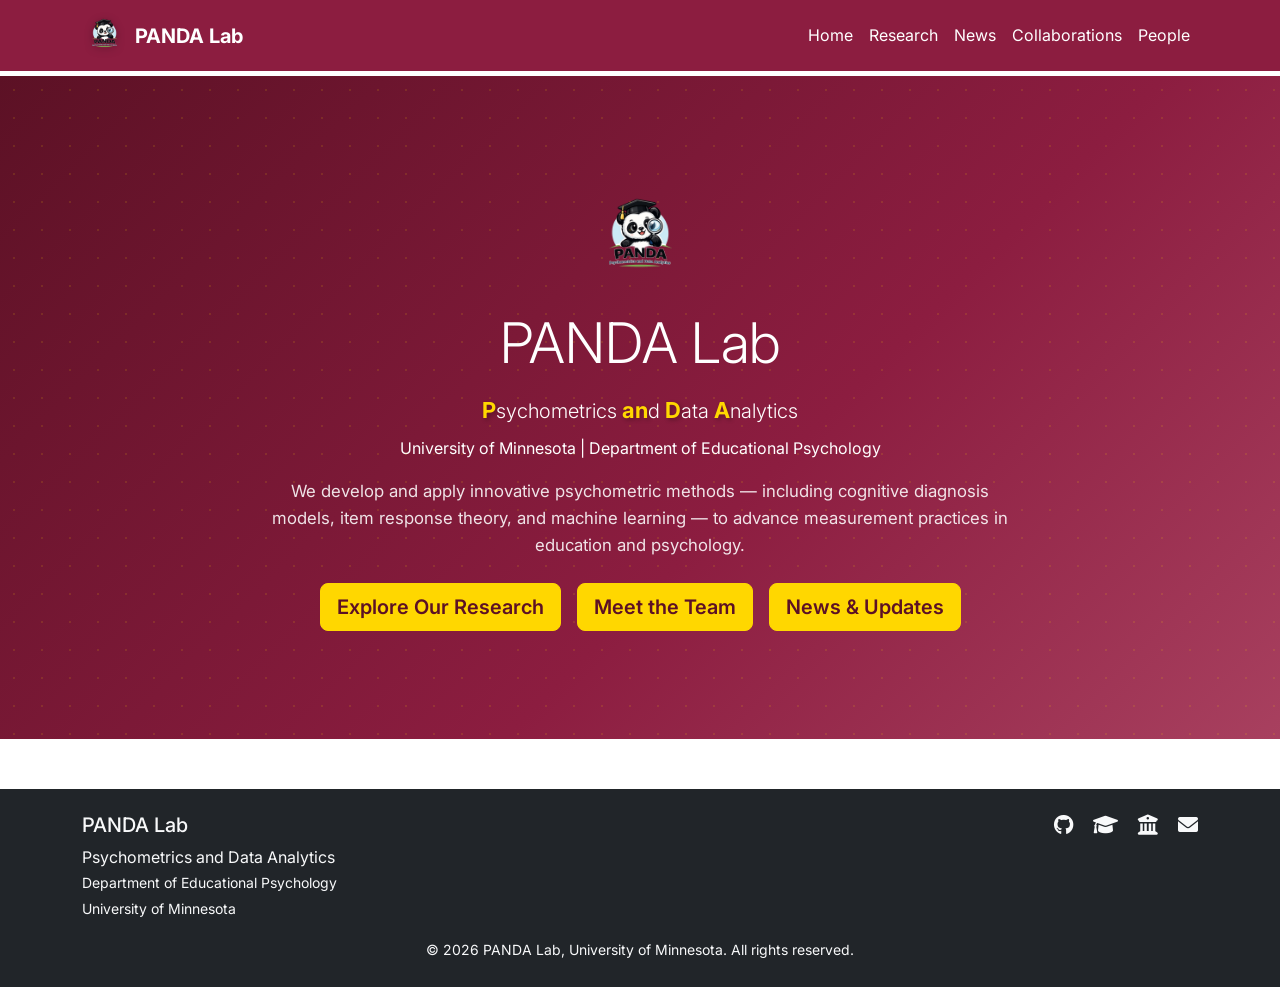
==== commit 530e4c0f: "update news" ====
--- a/index.html
+++ b/index.html
@@ -46,6 +46,7 @@
         <div class="container">
             <div class="row align-items-center">
                 <div class="col-md-8 mx-auto text-center py-5">
+                    <img src="assets/images/panda-logo.png" alt="PANDA Lab" height="110" class="mb-3">
                     <h1 class="display-4 mb-3">PANDA Lab</h1>
                     <p class="lead mb-2"><span class="panda-highlight">P</span>sychometrics <span class="panda-highlight">an</span>d <span class="panda-highlight">D</span>ata <span class="panda-highlight">A</span>nalytics</p>
                     <p class="mb-3">University of Minnesota | Department of Educational Psychology</p>
@@ -77,7 +78,7 @@
                 </div>
             </div>
             <div class="text-center mt-3">
-                <p class="mb-0"><small>&copy; 2025 PANDA Lab, University of Minnesota. All rights reserved.</small></p>
+                <p class="mb-0"><small>&copy; 2026 PANDA Lab, University of Minnesota. All rights reserved.</small></p>
             </div>
         </div>
     </footer>
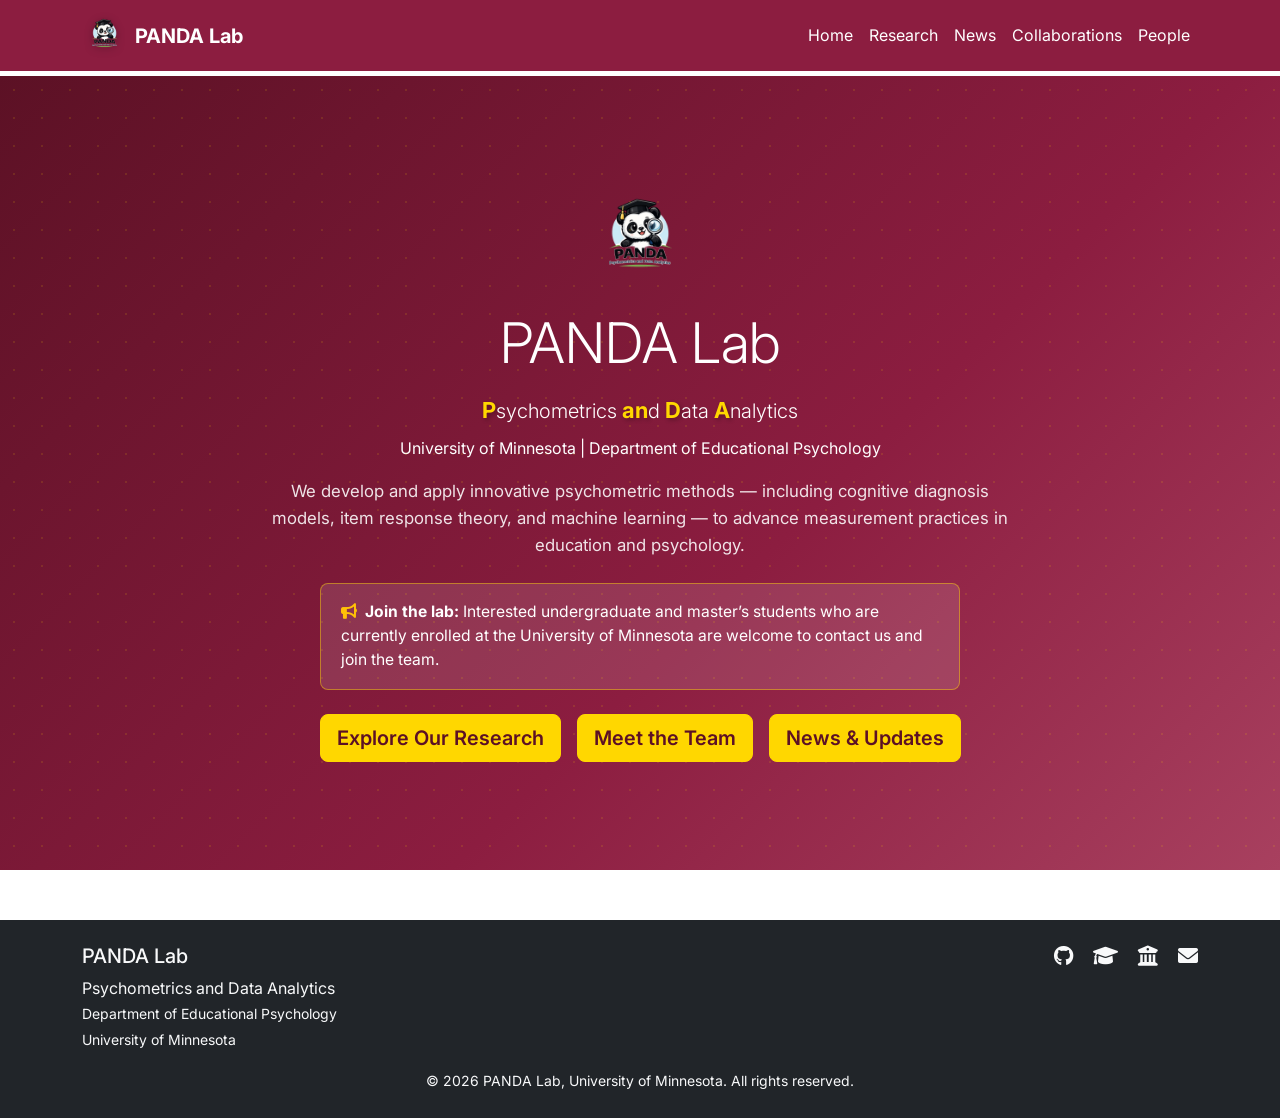
==== commit 0397de7c: "add anouncment" ====
--- a/index.html
+++ b/index.html
@@ -51,6 +51,9 @@
                     <p class="lead mb-2"><span class="panda-highlight">P</span>sychometrics <span class="panda-highlight">an</span>d <span class="panda-highlight">D</span>ata <span class="panda-highlight">A</span>nalytics</p>
                     <p class="mb-3">University of Minnesota | Department of Educational Psychology</p>
                     <p class="mb-4" style="opacity:0.88; font-size:1.05rem;">We develop and apply innovative psychometric methods — including cognitive diagnosis models, item response theory, and machine learning — to advance measurement practices in education and psychology.</p>
+                    <div class="home-announcement mb-4" role="region" aria-label="Announcement">
+                        <p class="mb-0"><i class="fas fa-bullhorn me-2 text-warning" aria-hidden="true"></i><strong>Join the lab:</strong> Interested undergraduate and master’s students who are currently enrolled at the University of Minnesota are welcome to contact us and join the team.</p>
+                    </div>
                     <div class="d-flex gap-3 justify-content-center flex-wrap">
                         <a href="research.html" class="btn btn-primary btn-lg">Explore Our Research</a>
                         <a href="people.html" class="btn btn-primary btn-lg">Meet the Team</a>
--- a/assets/css/style.css
+++ b/assets/css/style.css
@@ -38,6 +38,19 @@
     font-weight: bold;
     font-size: 1.1em;
     text-shadow: 2px 2px 4px rgba(0, 0, 0, 0.3);
+}
+
+.home-announcement {
+    max-width: 640px;
+    margin-left: auto;
+    margin-right: auto;
+    padding: 1rem 1.25rem;
+    border-radius: 0.5rem;
+    background: rgba(255, 255, 255, 0.12);
+    border: 1px solid rgba(255, 215, 0, 0.45);
+    text-align: left;
+    font-size: 0.98rem;
+    line-height: 1.55;
 }
 
 /* Cards */
